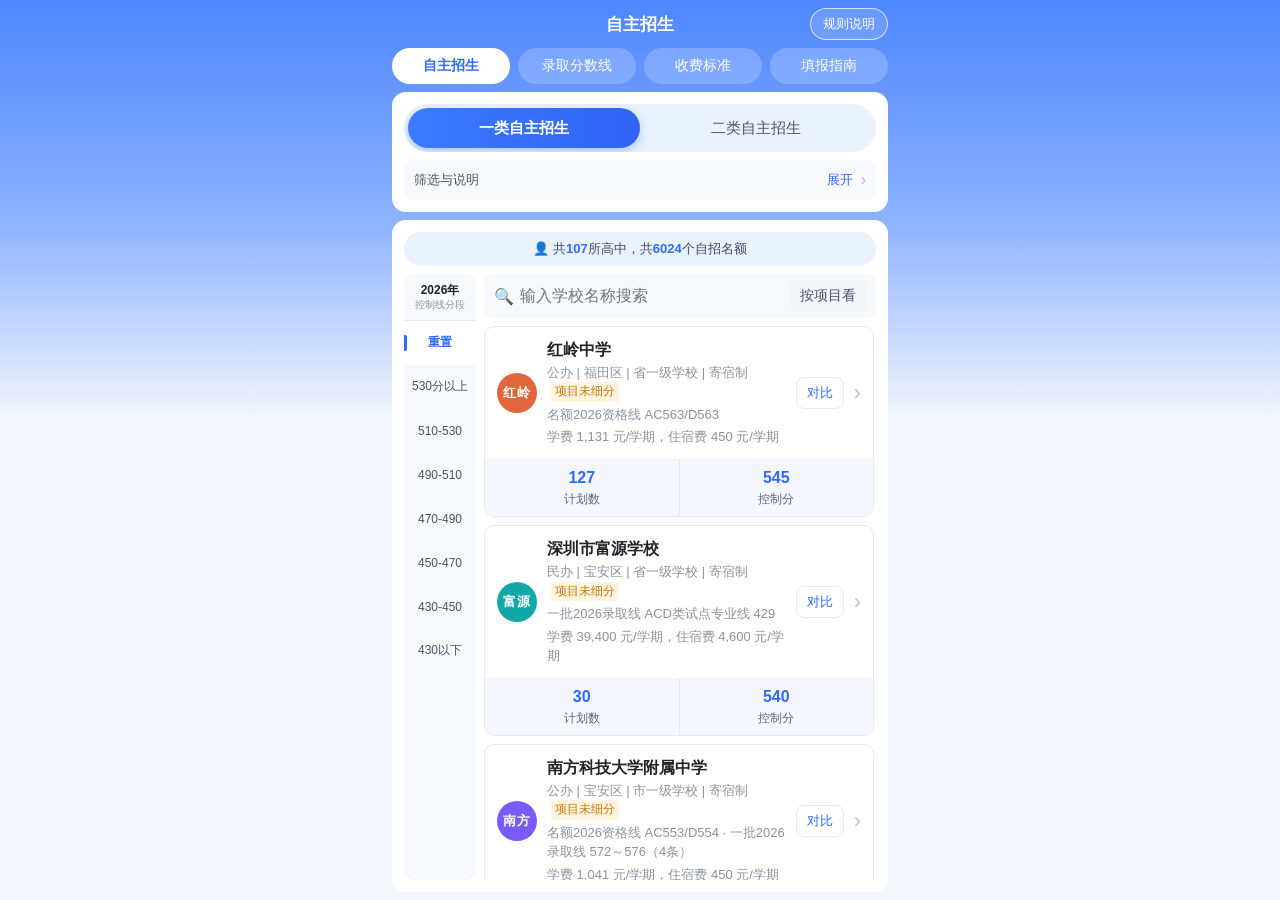
==== self-recruitment/index.html @ 6ea34a35 "V1-P0-02 深圳中考政策年度时间轴（静态）" ====
<!DOCTYPE html>
<html lang="zh-CN">
<head>
<meta charset="UTF-8">
<meta name="viewport" content="width=device-width, initial-scale=1.0, viewport-fit=cover">
<meta name="theme-color" content="#4d86ff">
<title>深圳普高自主招生选校</title>
<link rel="stylesheet" href="css/style.css">
</head>
<body>
<div class="app fixed">
  <header><span id="viewTitle">自主招生</span><button class="rule-btn" id="openRules">规则说明</button></header>
  <nav class="nav nav-four" id="nav">
    <button data-view="zzzs" class="active">自主招生</button>
    <button data-view="scores">录取分数线</button>
    <button data-view="fee">收费标准</button>
    <button data-view="guide">填报指南</button>
  </nav>

  <div class="view" id="view-zzzs">
  <div class="panel">
    <div class="seg" id="categorySeg">
      <button data-v="一类" class="active">一类自主招生</button>
      <button data-v="二类">二类自主招生</button>
    </div>
    <button type="button" class="fold-bar" id="zzzsFoldToggle" aria-expanded="false" aria-controls="zzzsFold">
      <span class="label" id="zzzsFoldLabel">筛选与说明</span>
      <span class="hint" id="zzzsFoldHint">展开</span>
      <span class="arrow">›</span>
    </button>
    <div id="zzzsFold" hidden>
    <div class="tabs" id="trackTabs"></div>
    <div class="chips" id="subjectChips"></div>
    <div class="filters">
      <select id="ownership">
        <option value="">公办+民办</option>
        <option value="公办">公办</option>
        <option value="民办">民办</option>
      </select>
      <select id="district"><option value="">全部区域</option></select>
      <select id="boarding"><option value="">住宿不限</option></select>
      <select id="zzzsSort"></select>
      <input id="myScore" type="number" inputmode="numeric" placeholder="我的中考分">
      <label class="reach-check"><input id="onlyReach" type="checkbox">只看达到我的分数</label>
    </div>
    <div class="filter-tags" id="zzzsTags" hidden></div>
    </div>
  </div>

  <div class="panel">
    <div class="summary" id="summary"></div>
    <div class="main">
      <div class="side" id="side"></div>
      <div class="list">
        <div class="search">
          <span>🔍</span>
          <input id="keyword" placeholder="输入学校名称搜索">
          <button type="button" class="chip" id="projectViewBtn">按项目看</button>
        </div>
        <div id="list" class="scroll-area"></div>
      </div>
    </div>
  </div>
  </div>

  <div class="view" id="view-scores" hidden>
    <div class="panel">
      <div class="seg" id="scoreBatch">
        <button data-v="mee" class="active">名额分配</button>
        <button data-v="batch1">第一批</button>
        <button data-v="batch2">第二批</button>
        <button data-v="second">二次划线</button>
        <button data-v="batch3">第三批</button>
      </div>
      <button type="button" class="fold-bar" id="scoreFoldToggle" aria-expanded="false" aria-controls="scoreFold">
        <span class="label" id="scoreFoldLabel">筛选与说明</span>
        <span class="hint" id="scoreFoldHint">展开</span>
        <span class="arrow">›</span>
      </button>
      <div id="scoreFold" hidden>
      <div class="score-note-wrap" id="scoreNoteWrap">
        <button type="button" class="score-note-toggle" id="scoreNoteToggle" aria-expanded="false">
          <span class="label" id="scoreNoteLabel">说明与原图</span>
          <span class="hint" id="scoreNoteHint">展开</span>
          <span class="arrow">›</span>
        </button>
        <div class="score-note" id="scoreNote"></div>
      </div>
      <div class="filters" id="scoreFilters">
        <select id="scoreType"></select>
        <select id="scoreCategory">
          <option value="">全部类别</option>
          <option value="AC">AC类</option>
          <option value="D">D类</option>
          <option value="ACD">ACD类</option>
        </select>
        <select id="scoreDistrict"><option value="">全部区域</option></select>
        <select id="scoreBoarding"><option value="">住宿不限</option></select>
        <select id="scoreSort"></select>
        <input id="scoreMy" type="number" inputmode="numeric" placeholder="我的中考分">
        <label class="reach-check"><input id="scoreOnlyReach" type="checkbox">只看达到我的分数</label>
      </div>
      <div class="filter-tags" id="scoreTags" hidden></div>
      </div>
    </div>
    <div class="panel" id="scorePanel">
      <div class="summary" id="scoreSummary"></div>
      <div class="main">
        <div class="side" id="scoreSide"></div>
        <div class="list">
          <div class="search">
            <span>🔍</span>
            <input id="scoreKeyword" placeholder="输入学校名称搜索">
          </div>
          <div id="scoreList" class="scroll-area"></div>
        </div>
      </div>
    </div>
  </div>

  <div class="view" id="view-guide" hidden>
    <div class="panel">
      <p class="guide-intro">帮助理清深圳中考<strong>统招、自招、名额分配、补录</strong>先后关系。本站「录取分数线」Tab 可查各校分数，本页侧重<strong>路径</strong>，名词与顶部「规则说明」一致。<a href="#timeline" data-timeline-jump="1">看年度时间轴</a></p>
      <p class="note">以深圳市教育局、深圳招考网最新文件为准；下列内容不构成录取承诺。</p>
    </div>
    <div class="panel">
      <div id="guideBody" class="scroll-area">
        <div id="timeline"></div>
        <div id="guidePaths"></div>
      </div>
    </div>
  </div>

  <div class="view" id="view-fee" hidden>
    <div class="panel">
      <div class="seg" id="feeOwnership">
        <button data-v="" class="active">全部</button>
        <button data-v="公办">公办</button>
        <button data-v="民办">民办</button>
      </div>
      <button type="button" class="fold-bar" id="feeFoldToggle" aria-expanded="false" aria-controls="feeFold">
        <span class="label" id="feeFoldLabel">筛选与说明</span>
        <span class="hint" id="feeFoldHint">展开</span>
        <span class="arrow">›</span>
      </button>
      <div id="feeFold" hidden>
        <h2>公办普通高中收费标准（政府定价）</h2>
        <div id="feeStandard"></div>
        <div class="filters">
          <select id="feeType"></select>
          <select id="feeDistrict"><option value="">全部区域</option></select>
          <select id="feeSort">
            <option value="tuition-asc">学费从低到高</option>
            <option value="tuition-desc">学费从高到低</option>
            <option value="name">按名称</option>
            <option value="total3-asc">三年学费含住宿从低到高</option>
            <option value="total3-desc">三年学费含住宿从高到低</option>
          </select>
          <input id="feeMy" type="number" inputmode="numeric" placeholder="我的中考分">
        </div>
        <div class="filter-tags" id="feeTags" hidden></div>
      </div>
    </div>
    <div class="panel">
      <div class="summary" id="feeSummary"></div>
      <div class="list">
        <div class="search">
          <span>🔍</span>
          <input id="feeKeyword" placeholder="输入学校名称搜索">
        </div>
        <div id="feeList" class="scroll-area"></div>
      </div>
    </div>
  </div>

  <footer id="footer"></footer>
  <div id="compareDock" class="compare-dock" hidden></div>
</div>

<div class="rules-mask" id="rulesMask">
  <div class="rules" role="dialog" aria-modal="true" aria-labelledby="rulesTitle">
    <div class="rules-head">
      <span id="rulesTitle">名称与规则说明</span>
      <button id="closeRules" aria-label="关闭">×</button>
    </div>
    <div class="rules-body" id="rulesBody"></div>
  </div>
</div>

<script src="data/zzzs-data.js"></script>
<script src="data/scores-data.js"></script>
<script src="data/timeline-data.js"></script>
<script src="js/app.js"></script>
<script src="js/timeline.js"></script>
<script src="js/guide.js"></script>
<script src="js/rules.js"></script>
</body>
</html>
---- self-recruitment/css/style.css ----
* { box-sizing: border-box; margin: 0; padding: 0; }
html { -webkit-text-size-adjust: 100%; text-size-adjust: 100%; }
:root {
  --blue: #2f6bff;
  --blue-light: #eaf1ff;
  --text: #1f2329;
  --sub: #8a919f;
  --bg: #f3f6fb;
  --line: #e6e9f0;
  --safe-top: env(safe-area-inset-top, 0px);
  --safe-bottom: env(safe-area-inset-bottom, 0px);
}
body {
  font-family: -apple-system, BlinkMacSystemFont, "PingFang SC", "Microsoft YaHei", sans-serif;
  background: linear-gradient(180deg, #4d86ff 0, #8db2ff 220px, var(--bg) 420px);
  color: var(--text);
  min-height: 100vh;
  min-height: 100dvh;
  -webkit-tap-highlight-color: transparent;
}
button, a, label { touch-action: manipulation; }
button { font-family: inherit; -webkit-appearance: none; appearance: none; }
input, select { font-family: inherit; }
.app {
  max-width: 520px; margin: 0 auto;
  padding: 0 max(12px, env(safe-area-inset-right, 0px)) calc(24px + var(--safe-bottom)) max(12px, env(safe-area-inset-left, 0px));
}
/* 手机一屏：顶栏固定，只有当前内容区滚动 */
.app.fixed {
  height: 100vh; height: 100dvh; display: flex; flex-direction: column; overflow: hidden;
  padding-bottom: calc(8px + var(--safe-bottom));
}
.app.fixed > footer { display: none; }
.app.fixed #view-zzzs:not([hidden]),
.app.fixed #view-scores:not([hidden]),
.app.fixed #view-fee:not([hidden]),
.app.fixed #view-guide:not([hidden]) { flex: 1; min-height: 0; display: flex; flex-direction: column; }
.app.fixed > * { min-width: 0; }
.app.fixed #view-zzzs:not([hidden]) > .panel:first-child,
.app.fixed #view-scores:not([hidden]) > .panel:first-child,
.app.fixed #view-fee:not([hidden]) > .panel:first-child,
.app.fixed #view-guide:not([hidden]) > .panel:first-child {
  flex: 0 1 auto; max-height: calc(100% - 176px); min-height: 0; overflow-y: auto; overscroll-behavior: contain;
}
.app.fixed #view-zzzs:not([hidden]) > .panel:last-child,
.app.fixed #view-scores:not([hidden]) > .panel:last-child,
.app.fixed #view-fee:not([hidden]) > .panel:last-child,
.app.fixed #view-guide:not([hidden]) > .panel:last-child { flex: 1; min-height: 0; display: flex; flex-direction: column; margin-bottom: 0; }
.view[hidden] { display: none !important; }
.app.fixed .main { flex: 1; min-height: 0; align-items: stretch; }
.app.fixed .side { position: static; overflow-y: auto; scrollbar-width: none; }
.app.fixed .side::-webkit-scrollbar { display: none; }
.app.fixed .list { display: flex; flex-direction: column; min-height: 0; }
.app.fixed #list,
.app.fixed #scoreList,
.app.fixed #feeList,
.app.fixed #guideBody { flex: 1; min-height: 0; overflow-y: auto; overscroll-behavior: contain; padding-right: 2px; }
.scroll-area::-webkit-scrollbar { width: 4px; }
.scroll-area::-webkit-scrollbar-thumb { background: #c9d3e6; border-radius: 3px; }
.scroll-area::-webkit-scrollbar-track { background: transparent; }
.scroll-area { scrollbar-width: thin; scrollbar-color: #c9d3e6 transparent; }
#list footer, #scoreList footer { padding: 4px 2px 12px; }
header {
  color: #fff; font-size: 17px; font-weight: 600;
  display: grid; grid-template-columns: 84px 1fr 84px; align-items: center;
  padding: calc(8px + var(--safe-top)) 0 8px;
}
#viewTitle { grid-column: 2; text-align: center; min-width: 0; }
.rule-btn {
  grid-column: 3; justify-self: end;
  border: 1px solid rgba(255,255,255,.7); background: rgba(255,255,255,.15); color: #fff;
  border-radius: 999px; min-height: 32px; padding: 6px 12px; font-size: 13px; cursor: pointer;
}

.rules-mask {
  position: fixed; inset: 0; background: rgba(15,23,42,.45); display: none; z-index: 10;
  align-items: flex-end; justify-content: center;
}
.rules-mask.show { display: flex; }
.rules {
  background: #fff; width: 100%; max-width: 520px; max-height: 88dvh; border-radius: 16px 16px 0 0;
  display: flex; flex-direction: column;
}
.rules-head {
  display: flex; align-items: center; justify-content: space-between; padding: 12px 12px 12px 16px;
  border-bottom: 1px solid var(--line); font-size: 17px; font-weight: 600;
}
.rules-head button {
  border: 0; background: none; width: 40px; height: 40px; font-size: 26px; color: var(--sub); cursor: pointer; line-height: 1;
}
.rules-body { overflow-y: auto; overscroll-behavior: contain; padding: 4px 16px calc(20px + var(--safe-bottom)); -webkit-overflow-scrolling: touch; }
.rules-body h3 { font-size: 15px; color: var(--blue); margin: 14px 0 6px; padding-left: 8px; border-left: 3px solid var(--blue); }
.rules-body dl { font-size: 15px; line-height: 1.7; }
.rules-body dt { font-weight: 600; color: var(--text); margin-top: 8px; }
.rules-body dd { color: #4a5468; }
.rules-body .src { font-size: 13px; color: var(--sub); margin-top: 16px; line-height: 1.6; }
.rules-body .src a { color: var(--blue); }

.panel { background: #fff; border-radius: 14px; padding: 12px; margin-bottom: 8px; }
.seg {
  display: flex; background: var(--blue-light); border-radius: 999px; padding: 4px;
  overflow-x: auto; scrollbar-width: none; overscroll-behavior-x: contain;
}
.seg::-webkit-scrollbar { display: none; }
.seg button {
  flex: 1 1 0; min-width: 0; border: 0; background: transparent; min-height: 40px; padding: 8px 8px; border-radius: 999px;
  font-size: 15px; color: #4a5468; cursor: pointer; white-space: nowrap; transition: background .2s, color .2s;
}
#scoreBatch button { font-size: 12px; padding: 8px 2px; }
.seg button.active { background: linear-gradient(90deg, #3d7bff, #2f63f5); color: #fff; font-weight: 600; box-shadow: 0 4px 10px rgba(47,107,255,.3); }

.tabs { display: flex; margin-top: 8px; border-bottom: 1px solid var(--line); }
.tabs button {
  flex: 1; min-width: 0; border: 0; background: none; min-height: 40px; padding: 8px 4px; font-size: 15px; color: #4a5468; cursor: pointer; position: relative; white-space: nowrap;
}
.tabs button.active { color: var(--blue); font-weight: 600; }
.tabs button.active::after {
  content: ""; position: absolute; left: 50%; bottom: -1px; width: 24px; height: 3px; margin-left: -12px;
  background: var(--blue); border-radius: 2px;
}

.chips { display: flex; gap: 8px; overflow-x: auto; padding: 10px 0 2px; scrollbar-width: none; overscroll-behavior-x: contain; }
.chips::-webkit-scrollbar { display: none; }
.chip {
  flex: none; border: 0; background: #f2f4f8; color: #4a5468; border-radius: 8px;
  min-height: 36px; padding: 8px 14px; font-size: 14px; cursor: pointer;
}
.chip.active { background: var(--blue); color: #fff; }

.filters { display: grid; grid-template-columns: 1fr 1fr; gap: 8px; align-items: center; padding-top: 10px; }
.filters select, .filters input:not([type="checkbox"]) {
  width: 100%; min-width: 0; min-height: 40px;
  border: 1px solid var(--line); border-radius: 8px; padding: 8px 10px; font-size: 16px; background: #fff; color: var(--text);
}
#zzzsSort, #scoreSort, #feeSort, #scoreMy, #feeMy { grid-column: 1 / -1; }
#boarding, #myScore { order: 1; }
#zzzsSort { order: 2; }
#view-zzzs .reach-check { order: 3; }

.summary {
  text-align: center; font-size: 13px; color: #3d4b66; background: var(--blue-light);
  border-radius: 999px; padding: 8px 10px; margin-bottom: 8px; flex: none;
}
.summary b { color: var(--blue); }

.main { display: flex; gap: 8px; align-items: flex-start; min-width: 0; }
.side {
  width: 72px; flex: none; background: #f7f9fc; border-radius: 10px; overflow: hidden; position: sticky; top: 8px;
}
.side .title { font-size: 12px; text-align: center; padding: 8px 2px; font-weight: 600; border-bottom: 1px solid var(--line); line-height: 1.35; }
.side .title small { display: block; font-weight: 400; color: var(--sub); }
.side button {
  display: flex; align-items: center; justify-content: center; width: 100%; min-height: 44px;
  border: 0; background: none; padding: 8px 2px; font-size: 12px; color: #4a5468;
  cursor: pointer; position: relative; white-space: nowrap;
}
.side button.active { background: #fff; color: var(--blue); font-weight: 600; }
.side button.active::before {
  content: ""; position: absolute; left: 0; top: 50%; width: 3px; height: 16px; margin-top: -8px;
  background: var(--blue); border-radius: 0 2px 2px 0;
}

.list { flex: 1; min-width: 0; }
.panel { min-width: 0; }
.search {
  display: flex; align-items: center; gap: 6px; background: #f7f9fc; border-radius: 8px; padding: 6px 10px; margin-bottom: 8px; flex: none; min-height: 44px;
}
.search input { border: 0; background: none; flex: 1; font-size: 16px; outline: none; min-width: 0; min-height: 28px; }

.card {
  border: 1px solid var(--line); border-radius: 10px; margin-bottom: 8px; overflow: hidden; background: #fff;
  transition: box-shadow .2s, border-color .2s;
}
@media (hover: hover) and (pointer: fine) {
  .card:hover { border-color: #cfdcf7; box-shadow: 0 2px 10px rgba(47,107,255,.08); }
}
.card.open { border-color: #cfdcf7; box-shadow: 0 2px 10px rgba(47,107,255,.08); }
.card-head { display: flex; gap: 10px; padding: 12px; cursor: pointer; align-items: center; }
.card-head > div:not(.logo) { flex: 1; min-width: 0; }
.card-head::after {
  content: "›"; color: #b8c0cf; font-size: 22px; line-height: 1; transition: transform .2s; flex: none;
}
.card.open .card-head::after { transform: rotate(90deg); }
.logo {
  width: 40px; height: 40px; border-radius: 50%; flex: none; display: flex; align-items: center; justify-content: center;
  color: #fff; font-size: 13px; font-weight: 600; letter-spacing: 1px;
}
.name { font-size: 16px; font-weight: 600; line-height: 1.35; }
.meta { font-size: 13px; color: var(--sub); margin-top: 3px; line-height: 1.45; }
.meta .tag { display: inline-block; font-size: 12px; color: #c77800; background: #fff4e0; border-radius: 3px; padding: 1px 4px; margin-left: 4px; }
.stats { display: flex; background: #f4f7fd; cursor: pointer; }
.stats div { flex: 1; text-align: center; padding: 8px 2px; }
.stats div + div { border-left: 1px solid #e3e9f5; }
.stats b { display: block; color: var(--blue); font-size: 16px; line-height: 1.4; }
.stats span { font-size: 12px; color: #5b6477; }
.detail { display: none; padding: 10px 12px 12px; font-size: 14px; color: #4a5468; border-top: 1px dashed var(--line); line-height: 1.7; overflow-x: auto; }
.card.open .detail { display: block; }
.detail table { width: 100%; border-collapse: collapse; margin: 4px 0 8px; }
.detail td, .detail th { border-bottom: 1px solid var(--line); padding: 6px 2px; text-align: left; font-weight: 400; }
.detail th { color: var(--sub); white-space: nowrap; }
.detail a { color: var(--blue); word-break: break-all; }
.school-info { margin-top: 8px; padding-top: 8px; border-top: 1px dashed var(--line); }
.school-summary { color: var(--text); margin-bottom: 4px; }

.empty { text-align: center; color: var(--sub); padding: 40px 12px; font-size: 14px; }
footer { font-size: 13px; color: var(--sub); line-height: 1.7; padding: 8px 4px; }
footer a { color: var(--blue); }

.nav { display: flex; gap: 8px; margin-bottom: 8px; min-width: 0; }
.nav button {
  flex: 1; min-width: 0; border: 0; background: rgba(255,255,255,.2); color: #fff; border-radius: 999px;
  min-height: 36px; padding: 8px 4px; font-size: 14px; cursor: pointer; white-space: nowrap;
}
.nav button.active { background: #fff; color: var(--blue); font-weight: 600; }
.nav.nav-four button { font-size: 13px; padding: 8px 2px; overflow: hidden; }
@media (min-width: 400px) {
  .nav.nav-four button { font-size: 14px; padding: 8px 4px; }
}

.guide-intro { font-size: 14px; line-height: 1.7; color: var(--text); }
.guide-path .detail { display: block; border-top: 0; }
.guide-path .name { color: var(--text); margin-bottom: 8px; }
.guide-path .basis { margin-left: 0; margin-right: 4px; vertical-align: 1px; }
.guide-path .img-links { max-height: none; overflow: visible; align-items: flex-start; }
.guide-path .img-links a,
.guide-path .img-links button {
  max-width: 100%; min-width: 0; white-space: normal; overflow-wrap: anywhere;
  line-height: 1.4; text-align: left;
}
.guide-path .img-links button {
  border: 0; font-family: inherit; font-size: 13px; cursor: pointer;
  color: var(--blue); background: var(--blue-light); border-radius: 6px; padding: 6px 10px;
}
@media (hover: hover) and (pointer: fine) {
  .guide-path.card:hover { border-color: var(--line); box-shadow: none; }
}
.timeline { list-style: none; margin: 8px 0 16px; padding: 0; }
.tl-item { border-left: 3px solid var(--line); padding: 0 0 14px 12px; margin: 0 0 4px 6px; }
.tl-item .tl-top { display: flex; align-items: center; gap: 8px; flex-wrap: wrap; }
.tl-item .name { margin: 0; }
.tl-item .tl-when { margin: 4px 0; font-size: 13px; color: var(--sub); }
.tl-item .detail { display: block; border-top: 0; padding-top: 0; }
.tl-item .img-links { max-height: none; overflow: visible; }
.tl-past { border-left-color: #c5cddb; }
.tl-past .name { color: var(--sub); }
.tl-now { border-left-color: #e39b2b; }
.tl-future { border-left-color: var(--blue); }
.tl-open { border-left-color: var(--line); }

.std-table { width: 100%; border-collapse: collapse; font-size: 13px; margin-top: 8px; table-layout: fixed; }
.std-table th, .std-table td { border: 1px solid var(--line); padding: 8px 2px; text-align: center; word-break: break-all; }
.std-table tr > :first-child { width: 34%; }
.std-table th { background: #f4f7fd; color: #4a5468; font-weight: 600; }
.std-table td b { color: var(--blue); }
.note { font-size: 13px; color: var(--sub); line-height: 1.6; margin-top: 8px; overflow-wrap: anywhere; }
.note a { color: var(--blue); }
.panel h2 { font-size: 16px; line-height: 1.4; }
.fee-card .stats b { font-size: 15px; }
.fee-card .stats b.na { color: var(--sub); font-weight: 400; font-size: 13px; }
.basis { display: inline-block; font-size: 12px; border-radius: 3px; padding: 1px 4px; margin-left: 4px; }
.basis.official { color: #1f7a4d; background: #e3f6ec; }
.basis.derived { color: #2f6bff; background: var(--blue-light); }
.basis.raw { color: #c77800; background: #fff4e0; }
.fee-link { color: var(--blue); cursor: pointer; text-decoration: underline; }
.fold-bar {
  width: 100%; margin-top: 8px; border: 0; background: #f7f9fc; border-radius: 8px; min-height: 40px; padding: 8px 10px;
  display: flex; align-items: center; gap: 8px; font-size: 13px; color: #4a5468; cursor: pointer; text-align: left;
}
.fold-bar .label { flex: 1; min-width: 0; overflow: hidden; text-overflow: ellipsis; white-space: nowrap; }
.fold-bar .hint { flex: none; color: var(--blue); font-size: 13px; }
.fold-bar .arrow { flex: none; color: #b8c0cf; font-size: 16px; transition: transform .2s; line-height: 1; }
.fold-bar.open .arrow { transform: rotate(90deg); }
.score-note-wrap { margin-top: 8px; background: #f7f9fc; border-radius: 8px; overflow: hidden; }
.score-note-toggle {
  width: 100%; border: 0; background: transparent; min-height: 40px; padding: 8px 10px; display: flex; align-items: center; gap: 8px;
  font-size: 13px; color: #4a5468; cursor: pointer; text-align: left;
}
.score-note-toggle .label { flex: 1; min-width: 0; overflow: hidden; text-overflow: ellipsis; white-space: nowrap; }
.score-note-toggle .hint { flex: none; color: var(--blue); font-size: 13px; }
.score-note-toggle .arrow { flex: none; color: #b8c0cf; font-size: 16px; transition: transform .2s; line-height: 1; }
.score-note-wrap.open .score-note-toggle .arrow { transform: rotate(90deg); }
.score-note { display: none; font-size: 13px; color: #4a5468; line-height: 1.6; padding: 0 10px 8px; border-top: 1px dashed var(--line); }
.score-note-wrap.open .score-note { display: block; padding-top: 8px; }
.score-note a { color: var(--blue); }
.img-links { display: flex; flex-wrap: wrap; gap: 6px; margin-top: 6px; max-height: 120px; overflow-y: auto; }
.img-links a { font-size: 13px; color: var(--blue); background: var(--blue-light); border-radius: 6px; padding: 6px 10px; text-decoration: none; }

.miss { opacity: .55; }
.line-hint, .fee-brief, .proj-line { font-size: 13px; color: var(--sub); margin-top: 3px; line-height: 1.5; }
.gap { font-size: 12px; font-weight: 400; color: var(--sub); }
.stats b .gap { font-size: 12px; font-weight: 400; }
.lines { width: 100%; border-collapse: collapse; margin: 4px 0 8px; font-size: 14px; }
.lines td, .lines th { border-bottom: 1px solid var(--line); padding: 6px 2px; text-align: left; font-weight: 400; vertical-align: top; }
.lines th { color: var(--sub); white-space: nowrap; }
.filter-tags { display: flex; flex-wrap: wrap; gap: 6px; padding-top: 8px; }
.filter-tags[hidden] { display: none !important; }
.filter-tag {
  border: 1px solid transparent; background: var(--blue-light); color: var(--blue);
  border-radius: 999px; font-size: 13px; min-height: 32px; padding: 6px 10px; cursor: pointer;
}
.hit { background: #fff4e0; }
.cmp-btn {
  font-size: 13px; background: #fff; border: 1px solid var(--line); color: var(--blue);
  border-radius: 8px; min-height: 32px; padding: 6px 10px; cursor: pointer; flex: none;
}
.cmp-btn:disabled { opacity: .45; cursor: default; }
.filters .reach-check {
  grid-column: 1 / -1; display: flex; align-items: center; gap: 8px; min-height: 40px; font-size: 15px; color: var(--text);
}
.filters .reach-check input { flex: none; width: 20px; height: 20px; min-width: 20px; min-height: 20px; }
.compare-dock {
  position: fixed; left: 50%; bottom: 0; transform: translateX(-50%);
  width: 100%; max-width: 520px; z-index: 8; background: #fff;
  border-top: 1px solid var(--line); border-radius: 16px 16px 0 0;
}
.compare-dock[hidden] { display: none !important; }
.compare-dock .bar {
  display: flex; align-items: center; gap: 8px; padding: 8px 12px calc(8px + var(--safe-bottom));
  min-height: calc(52px + var(--safe-bottom)); font-size: 15px; box-sizing: border-box;
}
.compare-dock .bar .grow { flex: 1; }
.compare-dock .sheet { max-height: 52dvh; overflow: auto; overscroll-behavior: contain; border-bottom: 1px solid var(--line); -webkit-overflow-scrolling: touch; }
.compare-dock table { width: 100%; border-collapse: collapse; font-size: 13px; }
.compare-dock th, .compare-dock td {
  border-bottom: 1px solid var(--line); padding: 8px 6px; text-align: left; font-weight: 400; vertical-align: top;
}
.compare-dock tbody th { color: var(--sub); white-space: nowrap; }
.compare-dock thead th { color: var(--text); font-weight: 600; }
.app.has-compare, .app.fixed.has-compare { padding-bottom: calc(60px + var(--safe-bottom)); }
.calc { margin-top: 8px; }
.calc p { font-size: 14px; line-height: 1.7; color: #4a5468; margin-top: 6px; }
.calc .result { font-size: 16px; font-weight: 600; margin-top: 8px; }
#projectViewBtn { margin-left: auto; min-height: 32px; padding: 6px 10px; }
@media (max-width: 360px) {
  .search > span:first-child { display: none; }
  .nav button { font-size: 13px; padding: 8px 4px; }
  .side { width: 64px; }
}
@media (max-width: 340px) {
  .nav.nav-four { gap: 4px; }
  .nav.nav-four button { font-size: 12px; padding: 8px 0; }
}
@media (max-height: 700px) {
  .panel { padding: 10px; }
  .app.fixed #view-zzzs:not([hidden]) > .panel:first-child,
  .app.fixed #view-scores:not([hidden]) > .panel:first-child,
  .app.fixed #view-fee:not([hidden]) > .panel:first-child,
  .app.fixed #view-guide:not([hidden]) > .panel:first-child { max-height: calc(100% - 210px); }
}
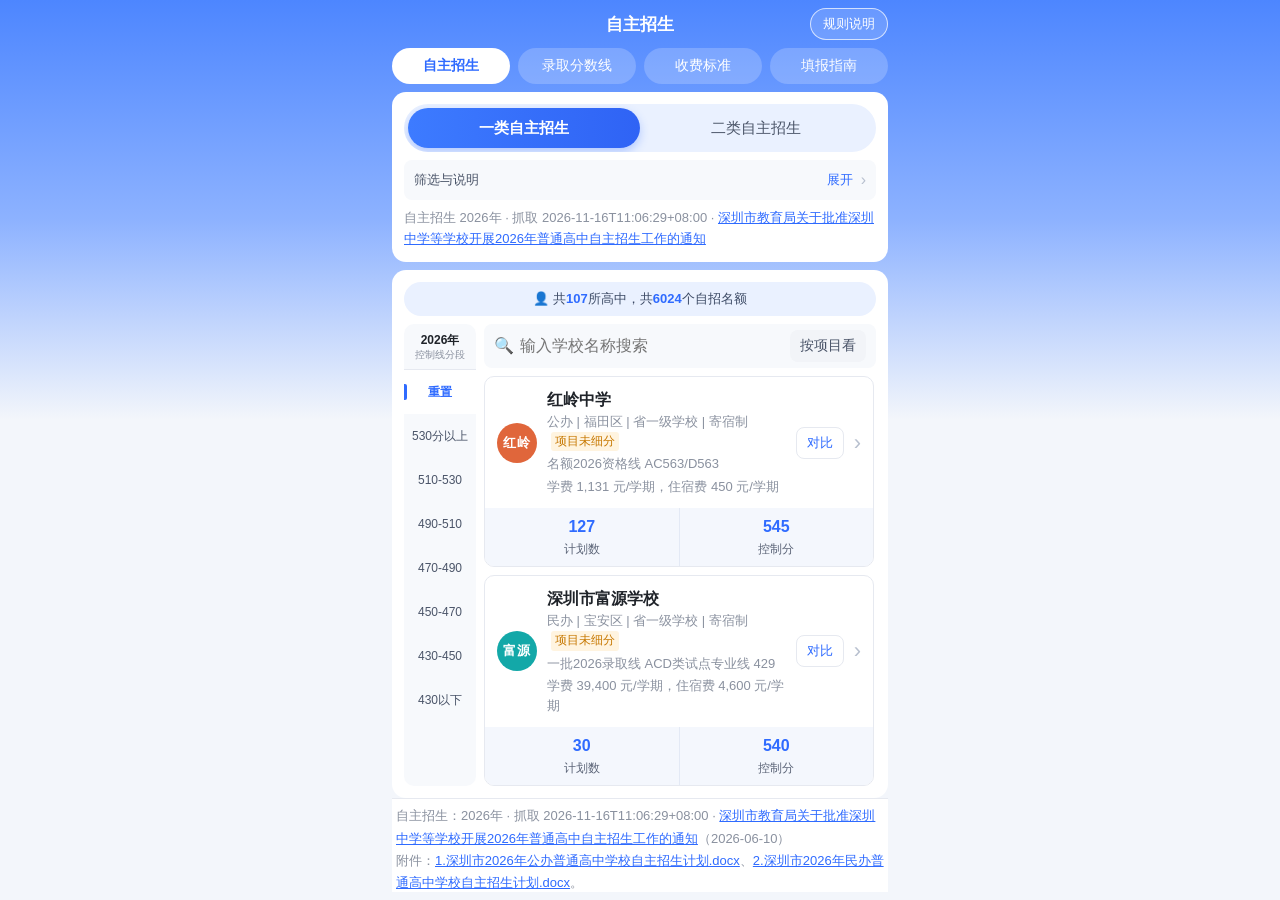
==== commit 036c0de6: "V1-P0-03" ====
--- a/self-recruitment/index.html
+++ b/self-recruitment/index.html
@@ -28,6 +28,7 @@
       <span class="hint" id="zzzsFoldHint">展开</span>
       <span class="arrow">›</span>
     </button>
+    <p class="note data-meta" id="zzzsMeta"></p>
     <div id="zzzsFold" hidden>
     <div class="tabs" id="trackTabs"></div>
     <div class="chips" id="subjectChips"></div>
@@ -75,9 +76,10 @@
       <button type="button" class="fold-bar" id="scoreFoldToggle" aria-expanded="false" aria-controls="scoreFold">
         <span class="label" id="scoreFoldLabel">筛选与说明</span>
         <span class="hint" id="scoreFoldHint">展开</span>
-        <span class="arrow">›</span>
-      </button>
-      <div id="scoreFold" hidden>
+      <span class="arrow">›</span>
+    </button>
+    <p class="note data-meta" id="scoreMeta"></p>
+    <div id="scoreFold" hidden>
       <div class="score-note-wrap" id="scoreNoteWrap">
         <button type="button" class="score-note-toggle" id="scoreNoteToggle" aria-expanded="false">
           <span class="label" id="scoreNoteLabel">说明与原图</span>
@@ -122,6 +124,7 @@
     <div class="panel">
       <p class="guide-intro">帮助理清深圳中考<strong>统招、自招、名额分配、补录</strong>先后关系。本站「录取分数线」Tab 可查各校分数，本页侧重<strong>路径</strong>，名词与顶部「规则说明」一致。<a href="#timeline" data-timeline-jump="1">看年度时间轴</a></p>
       <p class="note">以深圳市教育局、深圳招考网最新文件为准；下列内容不构成录取承诺。</p>
+      <p class="note data-meta" id="guideMeta"></p>
     </div>
     <div class="panel">
       <div id="guideBody" class="scroll-area">
@@ -141,9 +144,10 @@
       <button type="button" class="fold-bar" id="feeFoldToggle" aria-expanded="false" aria-controls="feeFold">
         <span class="label" id="feeFoldLabel">筛选与说明</span>
         <span class="hint" id="feeFoldHint">展开</span>
-        <span class="arrow">›</span>
-      </button>
-      <div id="feeFold" hidden>
+      <span class="arrow">›</span>
+    </button>
+    <p class="note data-meta" id="feeMeta"></p>
+    <div id="feeFold" hidden>
         <h2>公办普通高中收费标准（政府定价）</h2>
         <div id="feeStandard"></div>
         <div class="filters">
--- a/self-recruitment/css/style.css
+++ b/self-recruitment/css/style.css
@@ -30,7 +30,10 @@
   height: 100vh; height: 100dvh; display: flex; flex-direction: column; overflow: hidden;
   padding-bottom: calc(8px + var(--safe-bottom));
 }
-.app.fixed > footer { display: none; }
+.app.fixed > footer {
+  display: block; flex: none; max-height: 7.2em; overflow: auto;
+  padding: 6px 4px 4px; border-top: 1px solid var(--line); background: #fff;
+}
 .app.fixed #view-zzzs:not([hidden]),
 .app.fixed #view-scores:not([hidden]),
 .app.fixed #view-fee:not([hidden]),
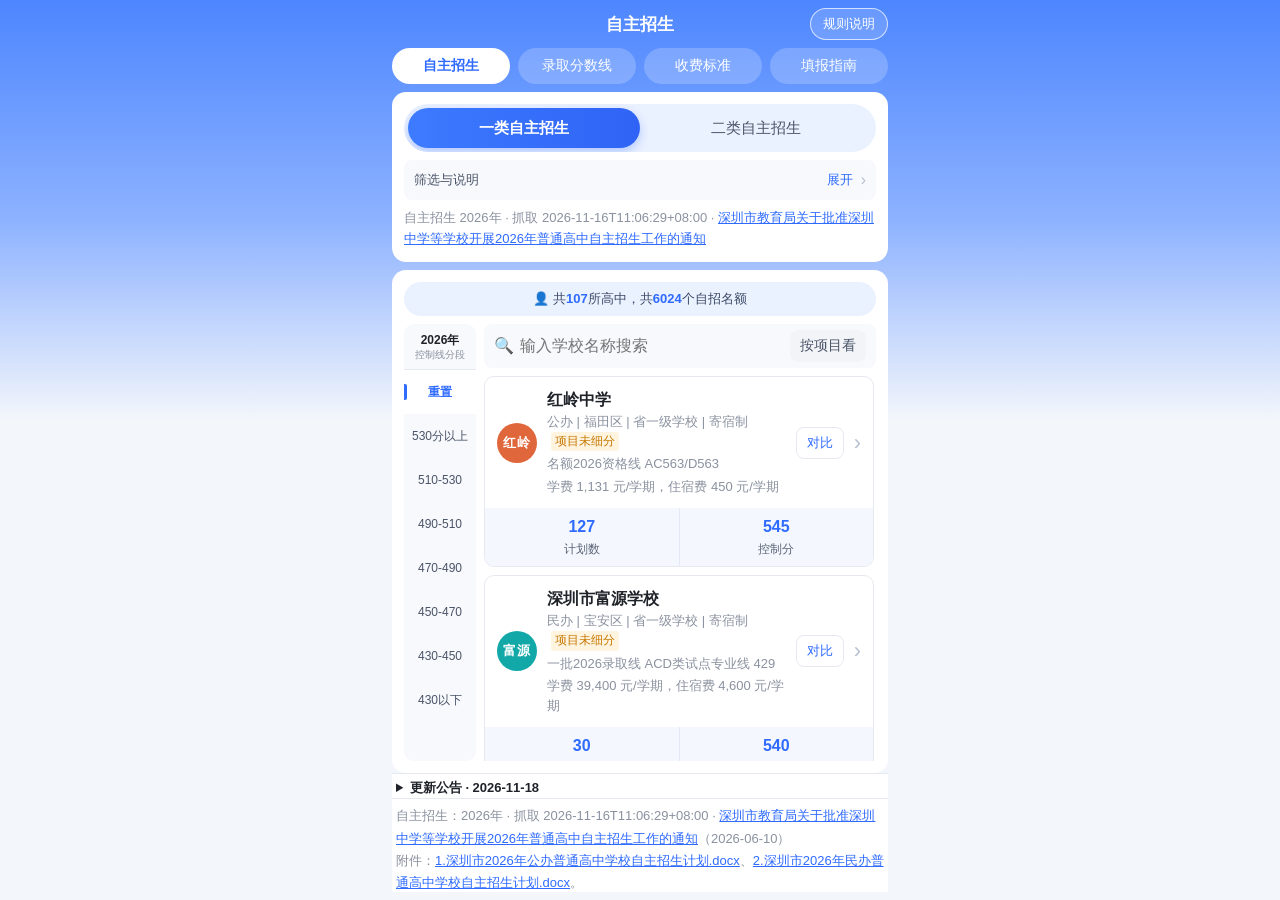
==== commit 724b532f: "V1-P0-05 静态「更新公告」区块（替代订阅推送）" ====
--- a/self-recruitment/index.html
+++ b/self-recruitment/index.html
@@ -130,6 +130,7 @@
       <div id="guideBody" class="scroll-area">
         <div id="timeline"></div>
         <div id="guidePaths"></div>
+        <div id="guideFaq"></div>
       </div>
     </div>
   </div>
@@ -177,6 +178,7 @@
     </div>
   </div>
 
+  <div id="changelog" class="changelog"></div>
   <footer id="footer"></footer>
   <div id="compareDock" class="compare-dock" hidden></div>
 </div>
@@ -194,8 +196,11 @@
 <script src="data/zzzs-data.js"></script>
 <script src="data/scores-data.js"></script>
 <script src="data/timeline-data.js"></script>
+<script src="data/changelog-data.js"></script>
 <script src="js/app.js"></script>
+<script src="js/changelog.js"></script>
 <script src="js/timeline.js"></script>
+<script src="js/rules-data.js"></script>
 <script src="js/guide.js"></script>
 <script src="js/rules.js"></script>
 </body>
--- a/self-recruitment/css/style.css
+++ b/self-recruitment/css/style.css
@@ -30,10 +30,19 @@
   height: 100vh; height: 100dvh; display: flex; flex-direction: column; overflow: hidden;
   padding-bottom: calc(8px + var(--safe-bottom));
 }
+.app.fixed > .changelog,
 .app.fixed > footer {
-  display: block; flex: none; max-height: 7.2em; overflow: auto;
-  padding: 6px 4px 4px; border-top: 1px solid var(--line); background: #fff;
-}
+  display: block; flex: none; background: #fff;
+}
+.app.fixed > .changelog { border-top: 1px solid var(--line); padding: 4px 4px 0; }
+.app.fixed > footer {
+  max-height: 7.2em; overflow: auto;
+  padding: 6px 4px 4px; border-top: 1px solid var(--line);
+}
+.changelog { font-size: 13px; color: var(--sub); line-height: 1.6; }
+.changelog summary { cursor: pointer; color: var(--text); font-weight: 600; }
+.changelog ul { margin: 4px 0 4px 1.1em; }
+.changelog p { margin: 0 0 6px; }
 .app.fixed #view-zzzs:not([hidden]),
 .app.fixed #view-scores:not([hidden]),
 .app.fixed #view-fee:not([hidden]),
@@ -230,10 +239,22 @@
   max-width: 100%; min-width: 0; white-space: normal; overflow-wrap: anywhere;
   line-height: 1.4; text-align: left;
 }
-.guide-path .img-links button {
+.guide-path .img-links button,
+.guide-faq .img-links button {
   border: 0; font-family: inherit; font-size: 13px; cursor: pointer;
   color: var(--blue); background: var(--blue-light); border-radius: 6px; padding: 6px 10px;
 }
+.guide-faq-title { font-size: 16px; margin: 16px 0 8px; }
+.guide-faq .detail { display: block; border-top: 0; }
+.guide-faq .name { margin-bottom: 4px; }
+.guide-faq .name a { color: var(--text); text-decoration: none; }
+.guide-faq .faq-sec { margin: 0 0 6px; font-size: 12px; color: var(--sub); }
+.guide-faq-toc { display: flex; flex-wrap: wrap; gap: 6px; margin: 0 0 10px; }
+.guide-faq-toc a {
+  font-size: 13px; color: var(--blue); background: var(--blue-light);
+  border-radius: 6px; padding: 4px 8px; text-decoration: none;
+}
+.guide-faq:target { outline: 2px solid var(--blue); }
 @media (hover: hover) and (pointer: fine) {
   .guide-path.card:hover { border-color: var(--line); box-shadow: none; }
 }
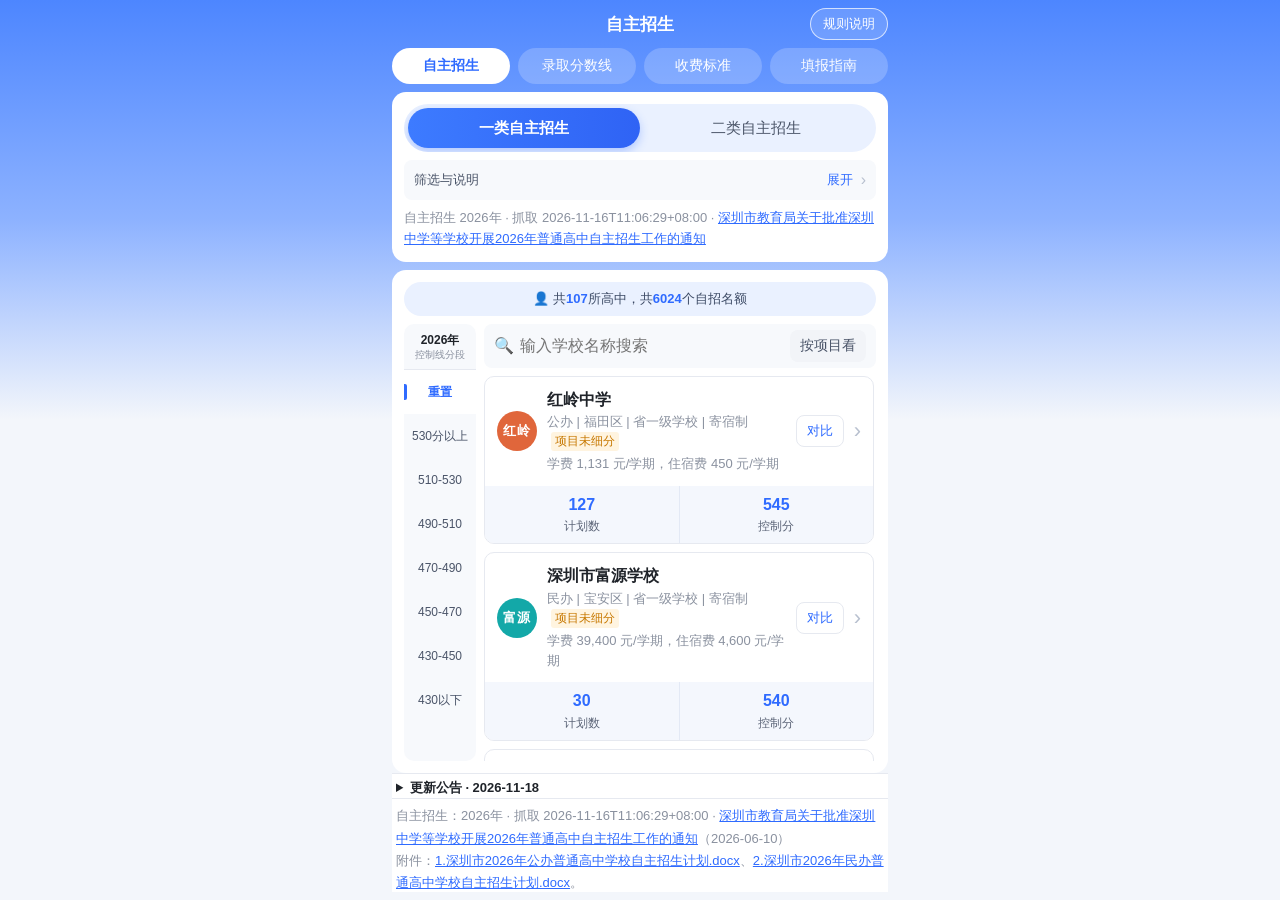
==== commit 1ac95b55: "更新v1-v2版本" ====
--- a/self-recruitment/index.html
+++ b/self-recruitment/index.html
@@ -43,6 +43,16 @@
       <select id="zzzsSort"></select>
       <input id="myScore" type="number" inputmode="numeric" placeholder="我的中考分">
       <label class="reach-check"><input id="onlyReach" type="checkbox">只看达到我的分数</label>
+      <div class="estimator" id="estimator">
+        <span>平时分折算</span>
+        <select id="mockType"></select>
+        <input id="mockScore" type="number" inputmode="numeric" placeholder="折算分">
+        <button type="button" id="mockApply">估算</button>
+        <span id="mockOut"></span>
+        <input id="budgetYuan" type="number" inputmode="numeric" placeholder="三年预算可选">
+        <div class="preset-row" id="presetRow"></div>
+      </div>
+      <button type="button" class="chip" id="openPool">志愿池（保守）</button>
     </div>
     <div class="filter-tags" id="zzzsTags" hidden></div>
     </div>
@@ -193,10 +203,39 @@
   </div>
 </div>
 
+<div class="rules-mask" id="recoMask">
+  <div class="rules" role="dialog" aria-modal="true" aria-labelledby="recoTitle">
+    <div class="rules-head">
+      <span id="recoTitle">推荐说明</span>
+    </div>
+    <div class="rules-body">
+      <p>档位（冲 / 稳 / 保 / 不推荐）只表示预估分与公开分数线的相对位置，不是录取概率，也不构成录取承诺。</p>
+      <p>默认使用保守档（区间下沿）。数据有年度差和录入误差，以教育局、招考网和学校简章为准。</p>
+      <p>本站整理公开招生信息，不构成录取承诺；以教育局、招考网及学校简章为准。</p>
+      <button type="button" id="recoAck">我已了解</button>
+    </div>
+  </div>
+</div>
+<div class="rules-mask" id="poolMask">
+  <div class="rules" role="dialog" aria-modal="true" aria-labelledby="poolTitle">
+    <div class="rules-head">
+      <span id="poolTitle">志愿池草稿</span>
+      <button id="closePool" aria-label="关闭">×</button>
+    </div>
+    <div class="rules-body" id="poolSheet"></div>
+    <div class="rules-head">
+      <button type="button" id="copyPool">复制 Markdown</button>
+      <button type="button" id="printPool">打印</button>
+    </div>
+  </div>
+</div>
 <script src="data/zzzs-data.js"></script>
-<script src="data/scores-data.js"></script>
+<script src="data/scores-meta.js"></script>
+<!--SCORES_FULL-->
+<script src="data/mapping-data.js"></script>
 <script src="data/timeline-data.js"></script>
 <script src="data/changelog-data.js"></script>
+<script src="js/reco.js"></script>
 <script src="js/app.js"></script>
 <script src="js/changelog.js"></script>
 <script src="js/timeline.js"></script>
--- a/self-recruitment/css/style.css
+++ b/self-recruitment/css/style.css
@@ -364,6 +364,18 @@
   .nav.nav-four { gap: 4px; }
   .nav.nav-four button { font-size: 12px; padding: 8px 0; }
 }
+.estimator { display: flex; flex-wrap: wrap; gap: 6px; align-items: center; margin-top: 8px; font-size: 13px; }
+.estimator input, .estimator select, .estimator button { min-height: 36px; }
+.preset-row { display: flex; gap: 6px; }
+.preset-row button.active { background: var(--blue); color: #fff; }
+.tag.tier { background: var(--blue-light); color: var(--blue); }
+#recoMask, #poolMask { z-index: 30; }
+#poolSheet { font-size: 14px; line-height: 1.6; }
+@media print {
+  body * { visibility: hidden; }
+  #poolSheet, #poolSheet * { visibility: visible; }
+  #poolSheet { position: absolute; left: 0; top: 0; }
+}
 @media (max-height: 700px) {
   .panel { padding: 10px; }
   .app.fixed #view-zzzs:not([hidden]) > .panel:first-child,
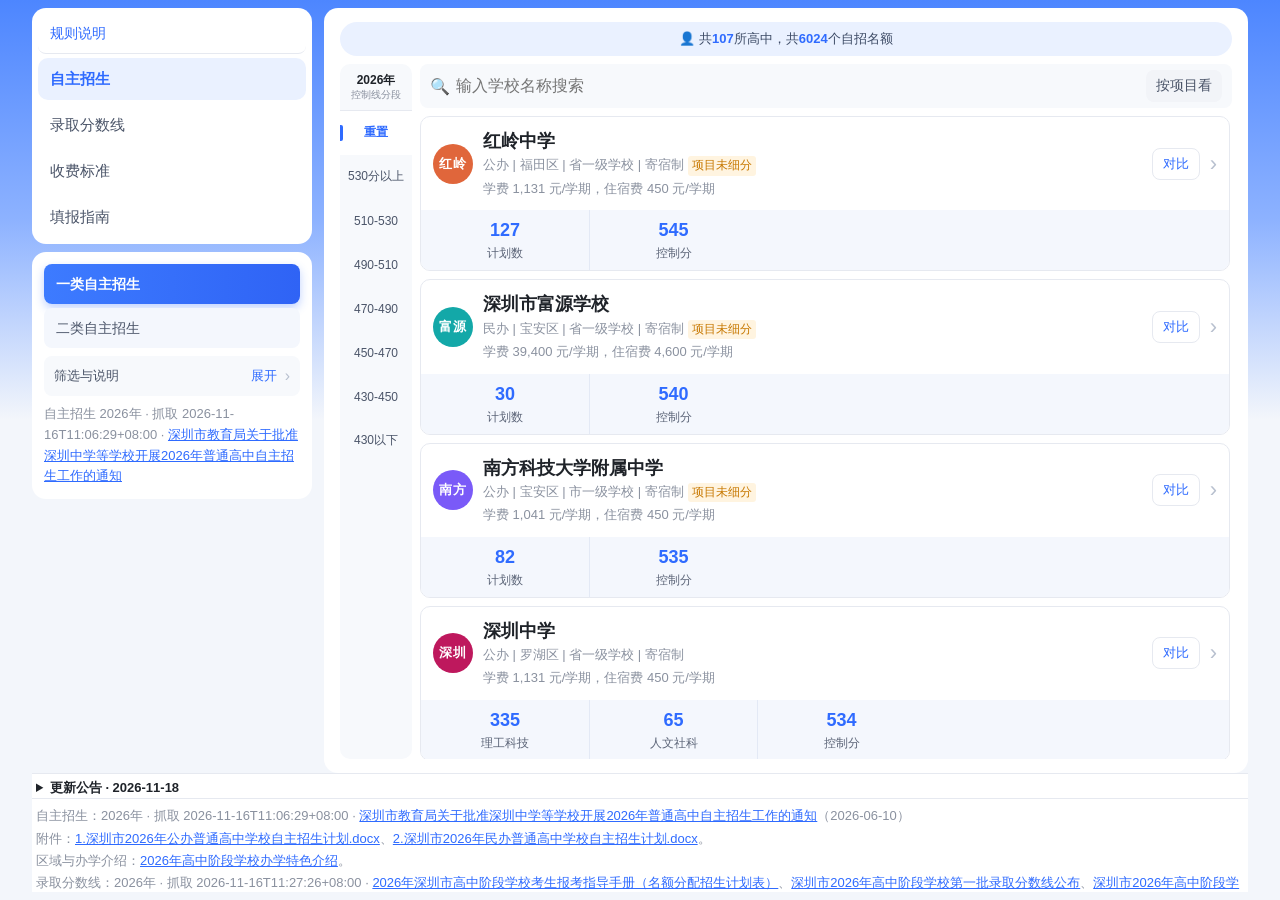
==== commit e2619ac5: "调整样式" ====
--- a/self-recruitment/index.html
+++ b/self-recruitment/index.html
@@ -9,13 +9,16 @@
 </head>
 <body>
 <div class="app fixed">
-  <header><span id="viewTitle">自主招生</span><button class="rule-btn" id="openRules">规则说明</button></header>
+  <div class="shell">
+  <div class="rail">
+  <button type="button" class="rule-btn" id="openRules">规则说明</button>
   <nav class="nav nav-four" id="nav">
     <button data-view="zzzs" class="active">自主招生</button>
     <button data-view="scores">录取分数线</button>
     <button data-view="fee">收费标准</button>
     <button data-view="guide">填报指南</button>
   </nav>
+  </div>
 
   <div class="view" id="view-zzzs">
   <div class="panel">
@@ -187,6 +190,7 @@
       </div>
     </div>
   </div>
+  </div>
 
   <div id="changelog" class="changelog"></div>
   <footer id="footer"></footer>
--- a/self-recruitment/css/style.css
+++ b/self-recruitment/css/style.css
@@ -48,6 +48,10 @@
 .app.fixed #view-fee:not([hidden]),
 .app.fixed #view-guide:not([hidden]) { flex: 1; min-height: 0; display: flex; flex-direction: column; }
 .app.fixed > * { min-width: 0; }
+.shell { display: flex; flex-direction: column; flex: 1; min-height: 0; min-width: 0; padding-top: calc(8px + var(--safe-top)); }
+.shell > * { min-width: 0; }
+.rail { display: flex; flex-direction: column; align-items: flex-start; gap: 8px; margin-bottom: 8px; min-width: 0; }
+.rail > .nav { width: 100%; margin-bottom: 0; }
 .app.fixed #view-zzzs:not([hidden]) > .panel:first-child,
 .app.fixed #view-scores:not([hidden]) > .panel:first-child,
 .app.fixed #view-fee:not([hidden]) > .panel:first-child,
@@ -72,14 +76,7 @@
 .scroll-area::-webkit-scrollbar-track { background: transparent; }
 .scroll-area { scrollbar-width: thin; scrollbar-color: #c9d3e6 transparent; }
 #list footer, #scoreList footer { padding: 4px 2px 12px; }
-header {
-  color: #fff; font-size: 17px; font-weight: 600;
-  display: grid; grid-template-columns: 84px 1fr 84px; align-items: center;
-  padding: calc(8px + var(--safe-top)) 0 8px;
-}
-#viewTitle { grid-column: 2; text-align: center; min-width: 0; }
 .rule-btn {
-  grid-column: 3; justify-self: end;
   border: 1px solid rgba(255,255,255,.7); background: rgba(255,255,255,.15); color: #fff;
   border-radius: 999px; min-height: 32px; padding: 6px 12px; font-size: 13px; cursor: pointer;
 }
@@ -383,3 +380,128 @@
   .app.fixed #view-fee:not([hidden]) > .panel:first-child,
   .app.fixed #view-guide:not([hidden]) > .panel:first-child { max-height: calc(100% - 210px); }
 }
+
+/* 宽屏：顶栏筛选改到左侧，中间留给学校信息 */
+@media (min-width: 960px) {
+  .app { max-width: 1240px; }
+  .compare-dock { max-width: 1240px; }
+  .app.fixed .shell {
+    display: grid;
+    grid-template-columns: 280px minmax(0, 1fr);
+    grid-template-rows: auto minmax(0, 1fr);
+    column-gap: 12px;
+    row-gap: 8px;
+  }
+  .app.fixed .shell > .rail {
+    grid-column: 1;
+    grid-row: 1;
+    align-items: stretch;
+    gap: 4px;
+    margin: 0;
+    padding: 6px;
+    background: #fff;
+    border-radius: 14px;
+  }
+  .app.fixed .shell > .rail > .nav {
+    flex-direction: column;
+    align-items: stretch;
+    gap: 4px;
+    margin: 0;
+    padding: 0;
+    background: transparent;
+  }
+  .app.fixed .shell > .rail .rule-btn {
+    align-self: stretch;
+    text-align: left;
+    border: 0;
+    border-bottom: 1px solid var(--line);
+    border-radius: 8px;
+    background: transparent;
+    color: var(--blue);
+    min-height: 40px;
+    padding: 8px 12px;
+    font-size: 14px;
+  }
+  .app.fixed .shell > .rail > .nav button {
+    flex: none;
+    width: 100%;
+    text-align: left;
+    background: transparent;
+    color: #4a5468;
+    border-radius: 10px;
+    font-size: 15px;
+    padding: 10px 12px;
+    min-height: 42px;
+    overflow: visible;
+  }
+  .app.fixed .shell > .rail > .nav button.active {
+    background: var(--blue-light);
+    color: var(--blue);
+  }
+  .app.fixed .shell > #view-zzzs:not([hidden]),
+  .app.fixed .shell > #view-scores:not([hidden]),
+  .app.fixed .shell > #view-fee:not([hidden]),
+  .app.fixed .shell > #view-guide:not([hidden]) {
+    display: contents;
+  }
+  .app.fixed .shell > #view-zzzs:not([hidden]) > .panel:first-child,
+  .app.fixed .shell > #view-scores:not([hidden]) > .panel:first-child,
+  .app.fixed .shell > #view-fee:not([hidden]) > .panel:first-child,
+  .app.fixed .shell > #view-guide:not([hidden]) > .panel:first-child {
+    grid-column: 1;
+    grid-row: 2;
+    align-self: start;
+    width: 100%;
+    margin-bottom: 0;
+    max-height: 100%;
+    min-height: 0;
+    overflow-x: hidden;
+    overflow-y: auto;
+  }
+  .app.fixed .shell > #view-zzzs:not([hidden]) > .panel:last-child,
+  .app.fixed .shell > #view-scores:not([hidden]) > .panel:last-child,
+  .app.fixed .shell > #view-fee:not([hidden]) > .panel:last-child,
+  .app.fixed .shell > #view-guide:not([hidden]) > .panel:last-child {
+    grid-column: 2;
+    grid-row: 1 / span 2;
+    margin-bottom: 0;
+    min-height: 0;
+    overflow: hidden;
+    padding: 14px 16px;
+  }
+  .app.fixed .shell .seg {
+    flex-direction: column;
+    align-items: stretch;
+    gap: 4px;
+    background: transparent;
+    padding: 0;
+    border-radius: 0;
+    overflow: visible;
+  }
+  .app.fixed .shell .seg button,
+  .app.fixed .shell #scoreBatch button {
+    flex: none;
+    width: 100%;
+    text-align: left;
+    border-radius: 8px;
+    font-size: 14px;
+    line-height: 1.35;
+    padding: 8px 12px;
+    background: #f4f7fd;
+    color: #4a5468;
+    white-space: normal;
+  }
+  .app.fixed .shell .seg button.active,
+  .app.fixed .shell #scoreBatch button.active {
+    background: linear-gradient(90deg, #3d7bff, #2f63f5);
+    color: #fff;
+    font-weight: 600;
+  }
+  .app.fixed .shell .filters { grid-template-columns: 1fr; }
+  .app.fixed .shell .tabs { overflow-x: auto; }
+  .app.fixed .shell .tabs button { flex: none; padding: 8px 12px; }
+  .app.fixed .shell .name { font-size: 18px; }
+  .app.fixed .shell .stats { justify-content: flex-start; }
+  .app.fixed .shell .stats div { flex: 0 1 168px; }
+  .app.fixed .shell .stats b { font-size: 18px; }
+}
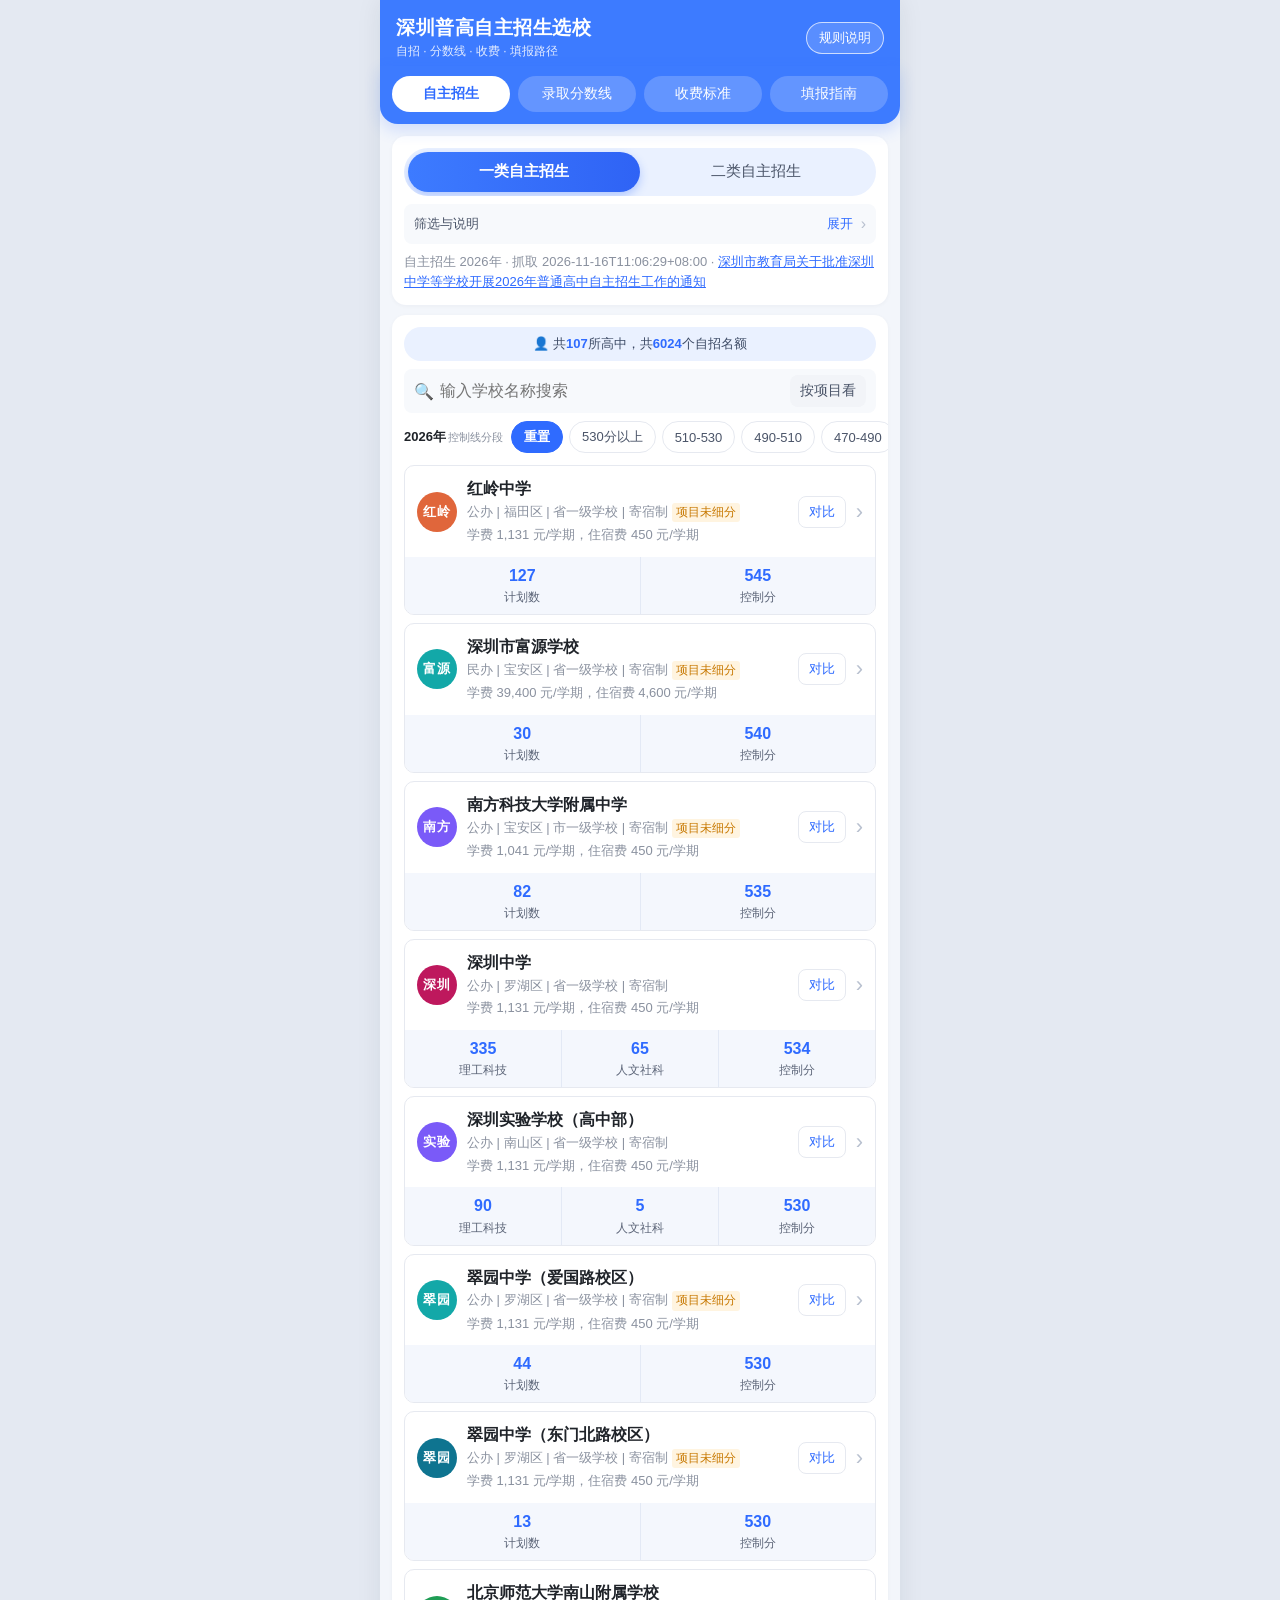
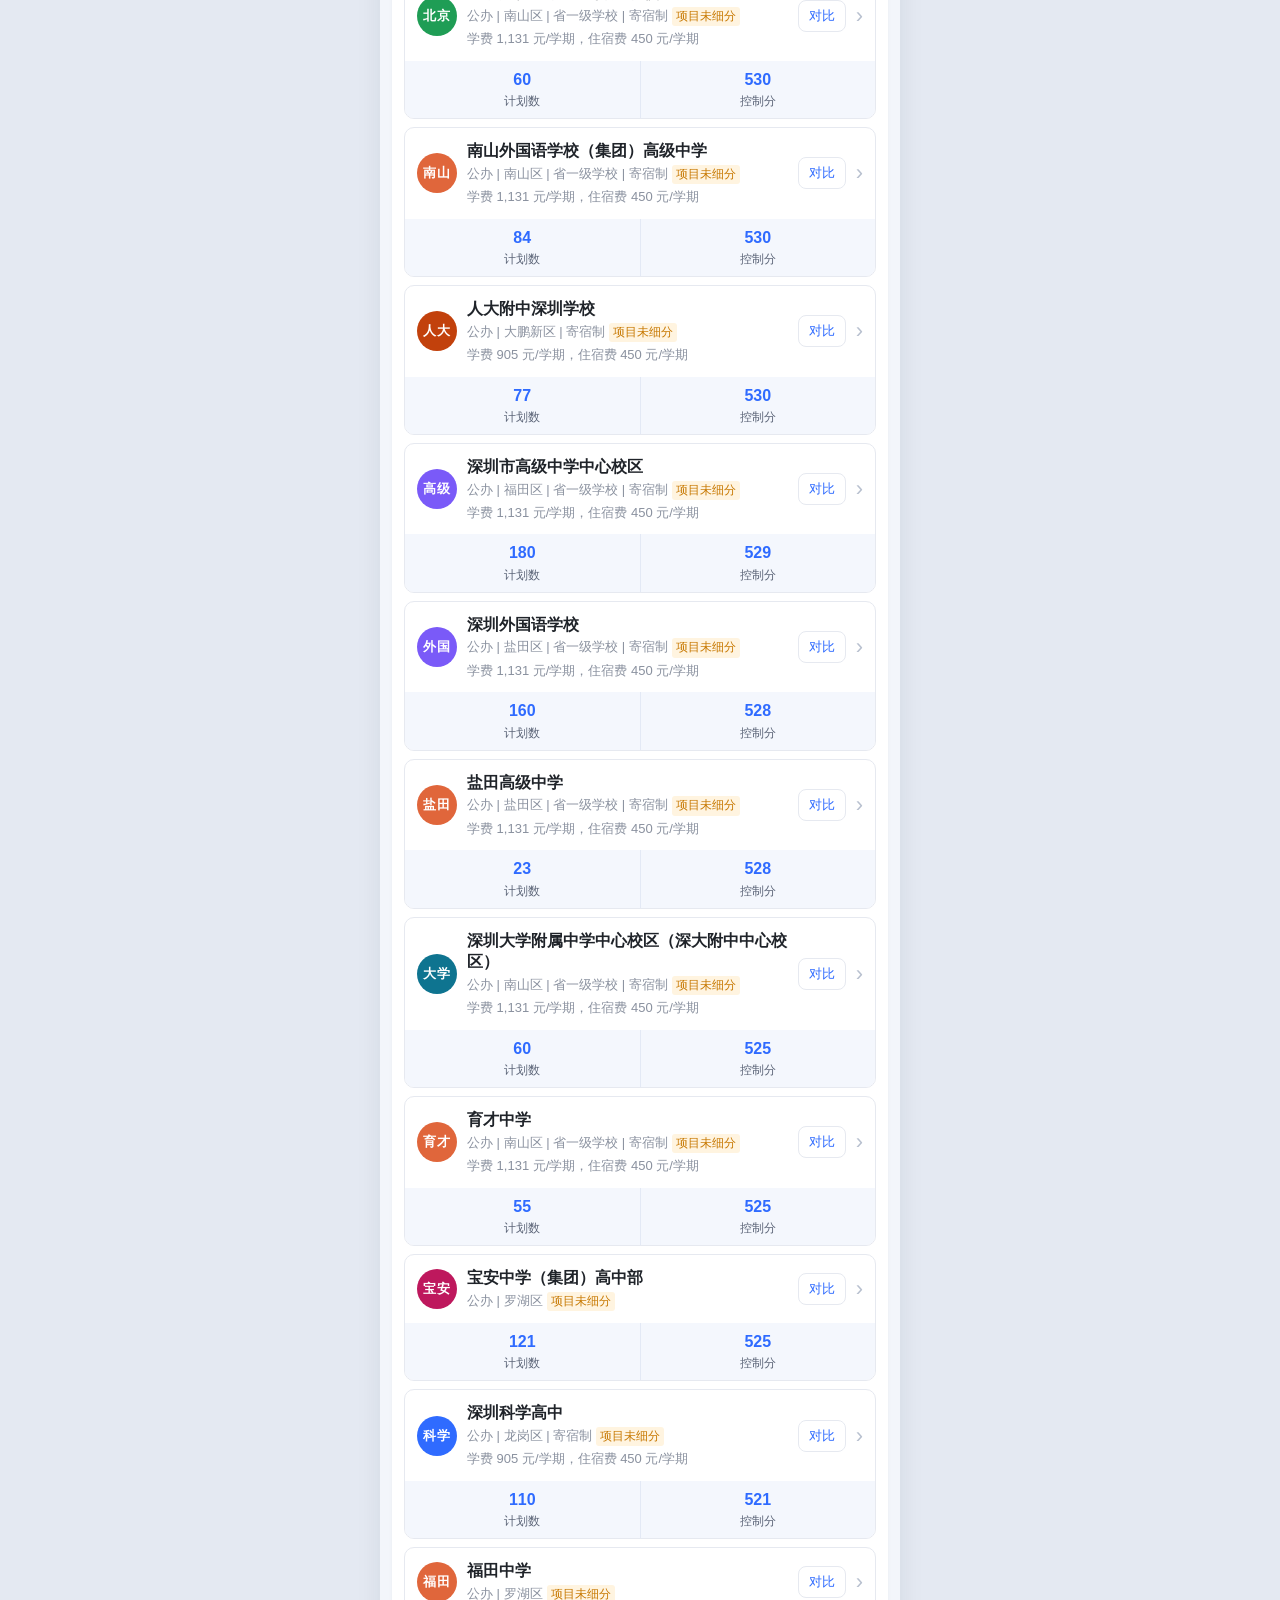
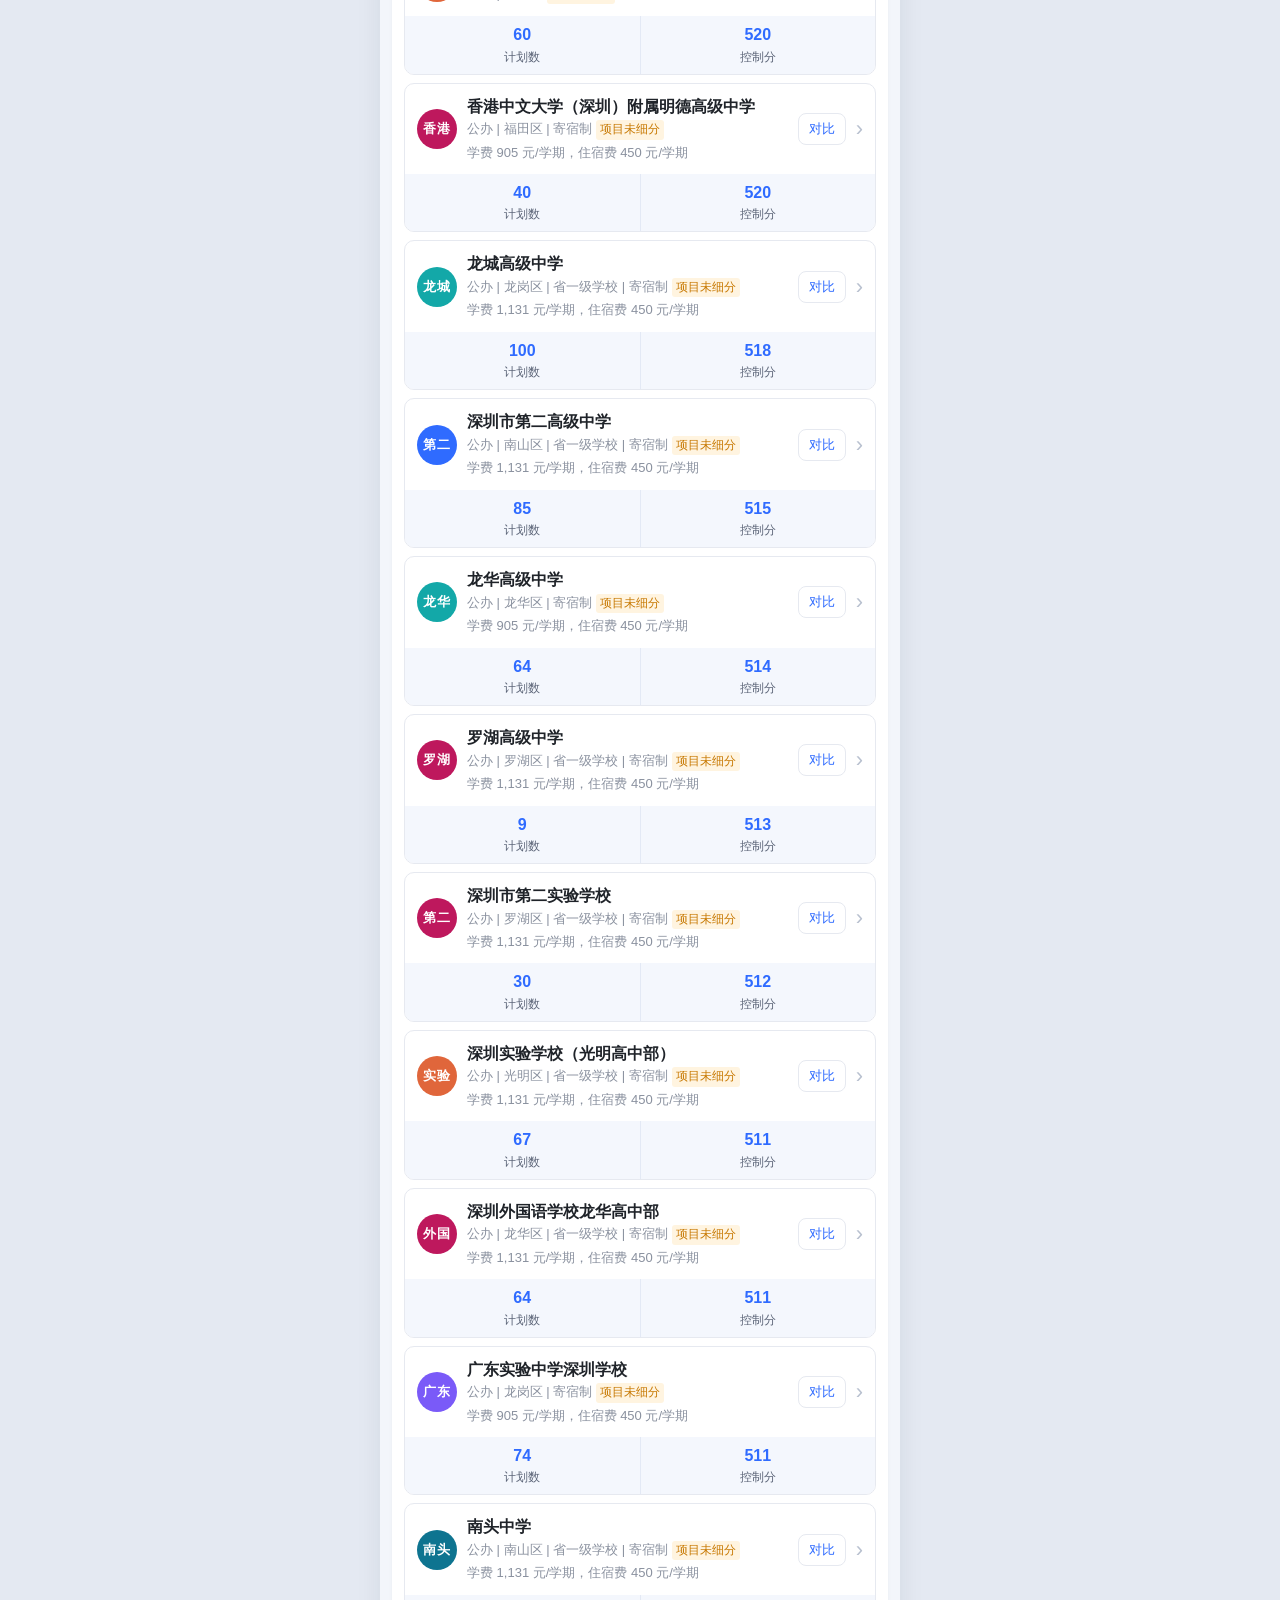
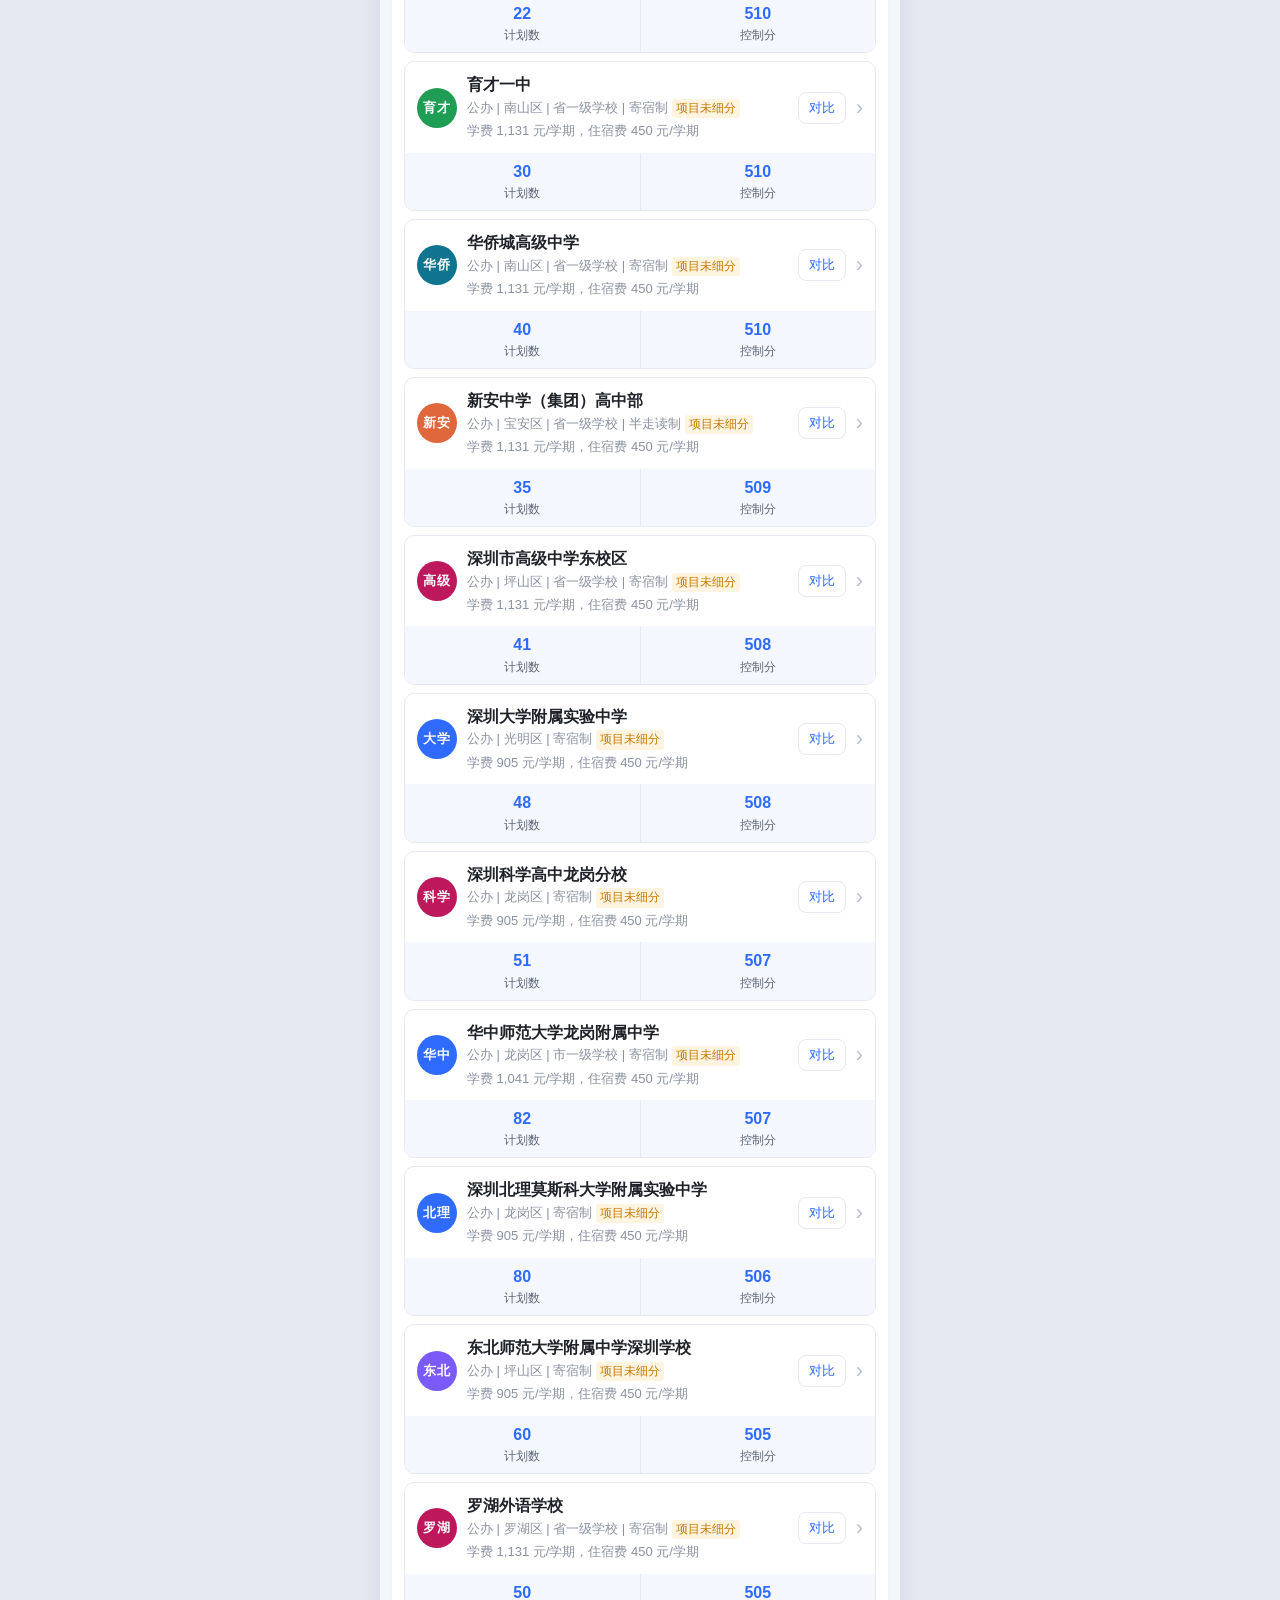
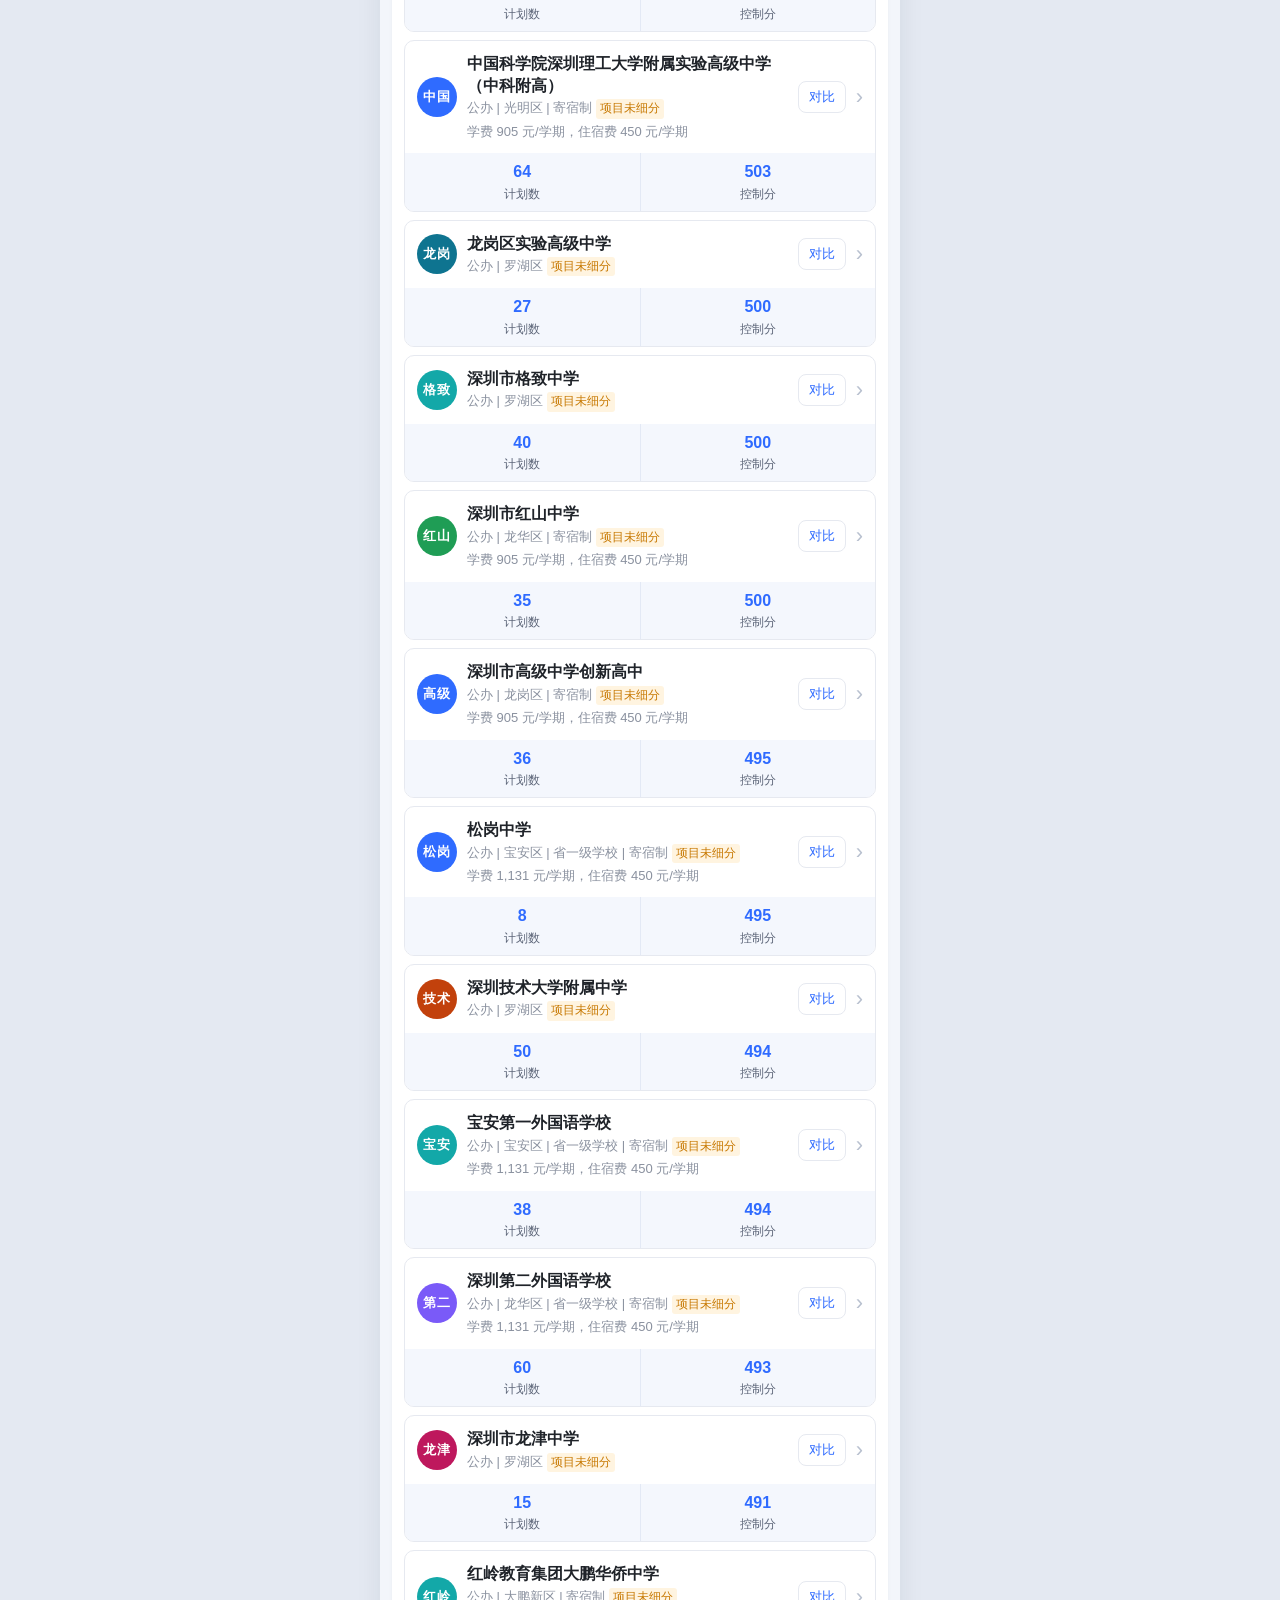
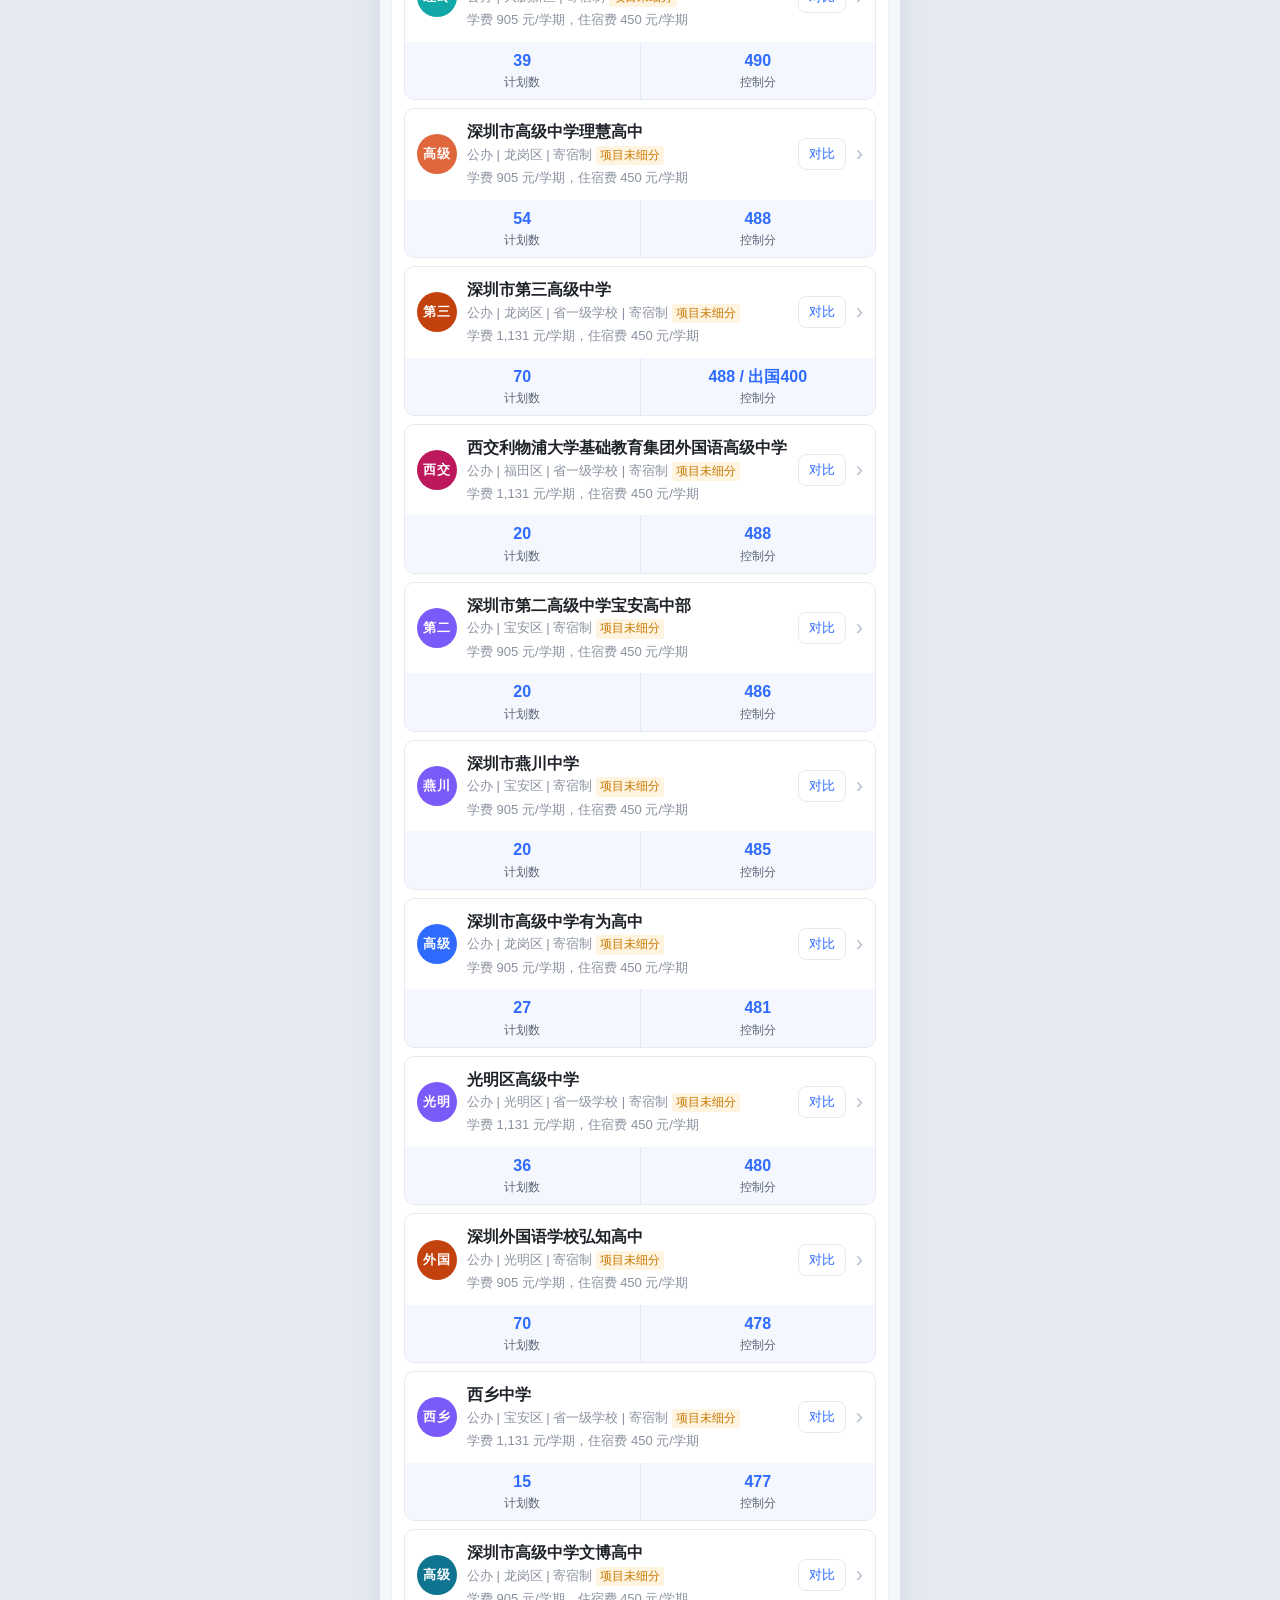
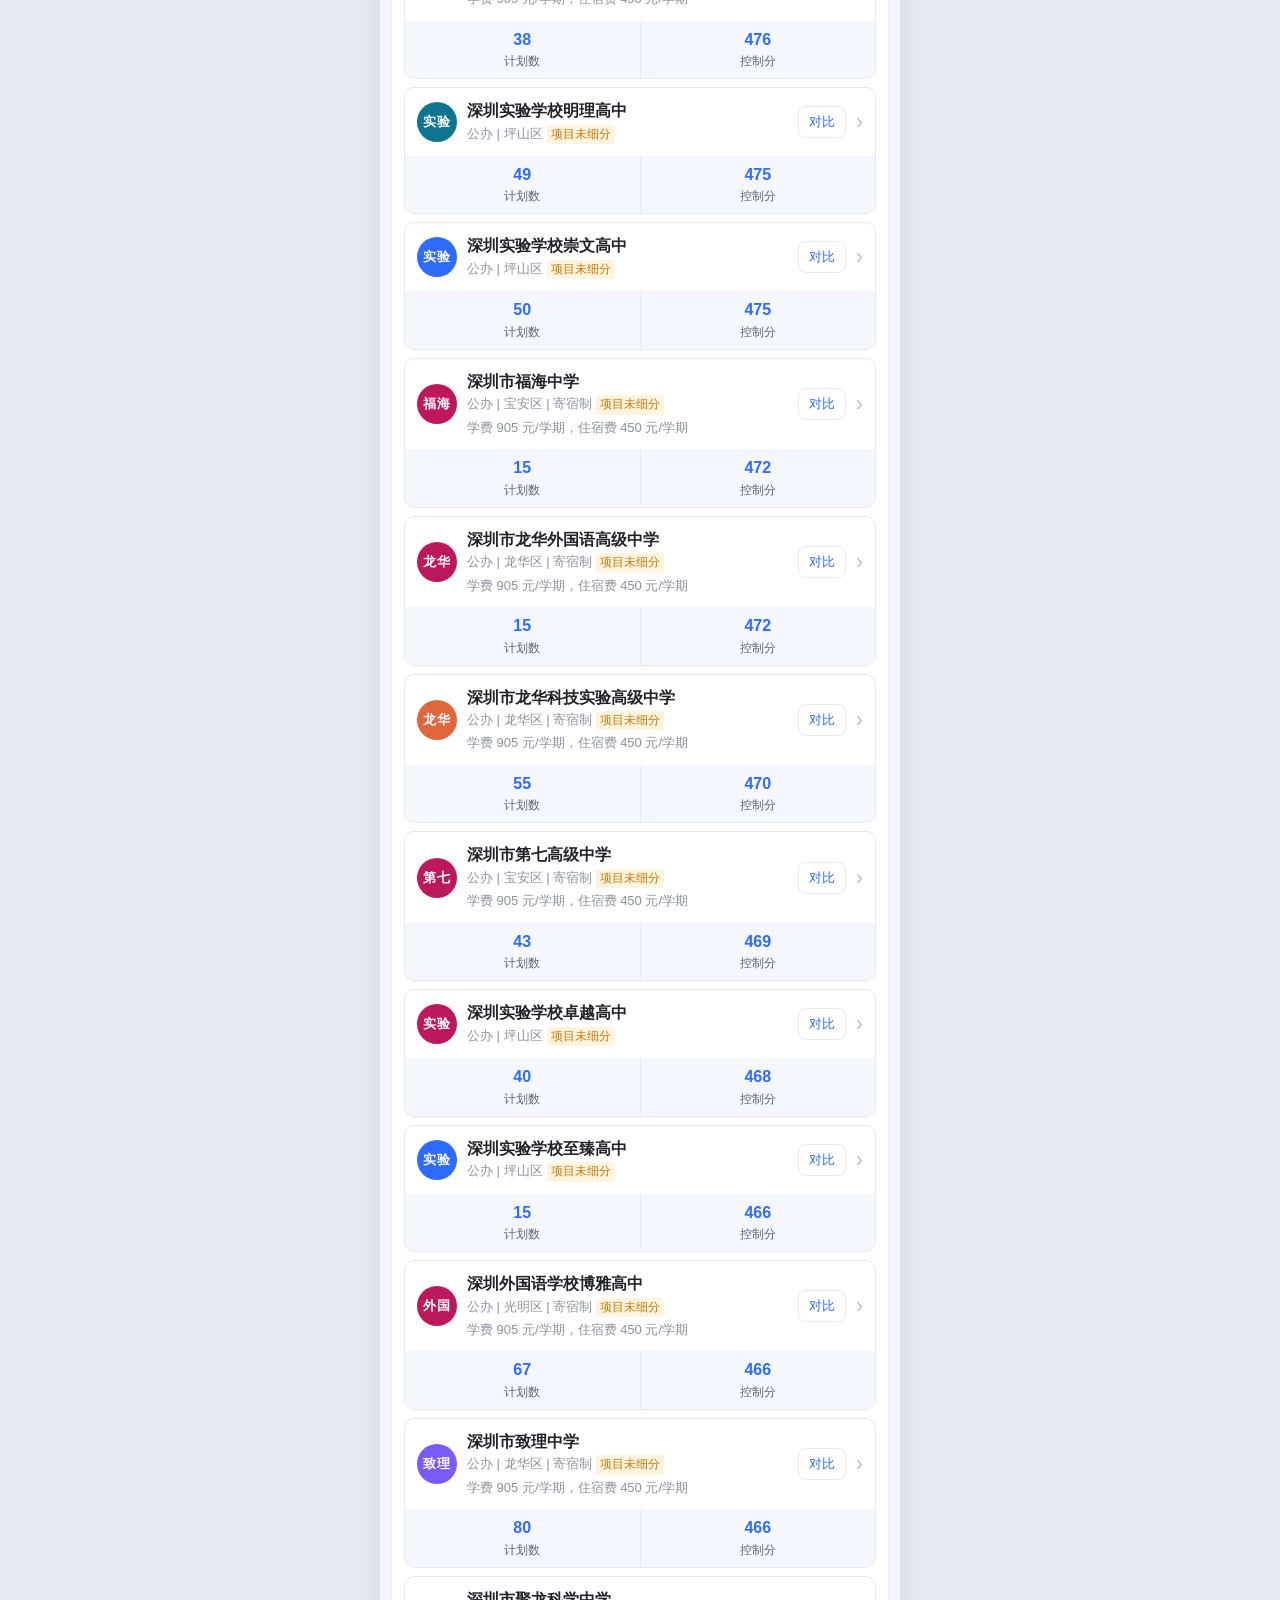
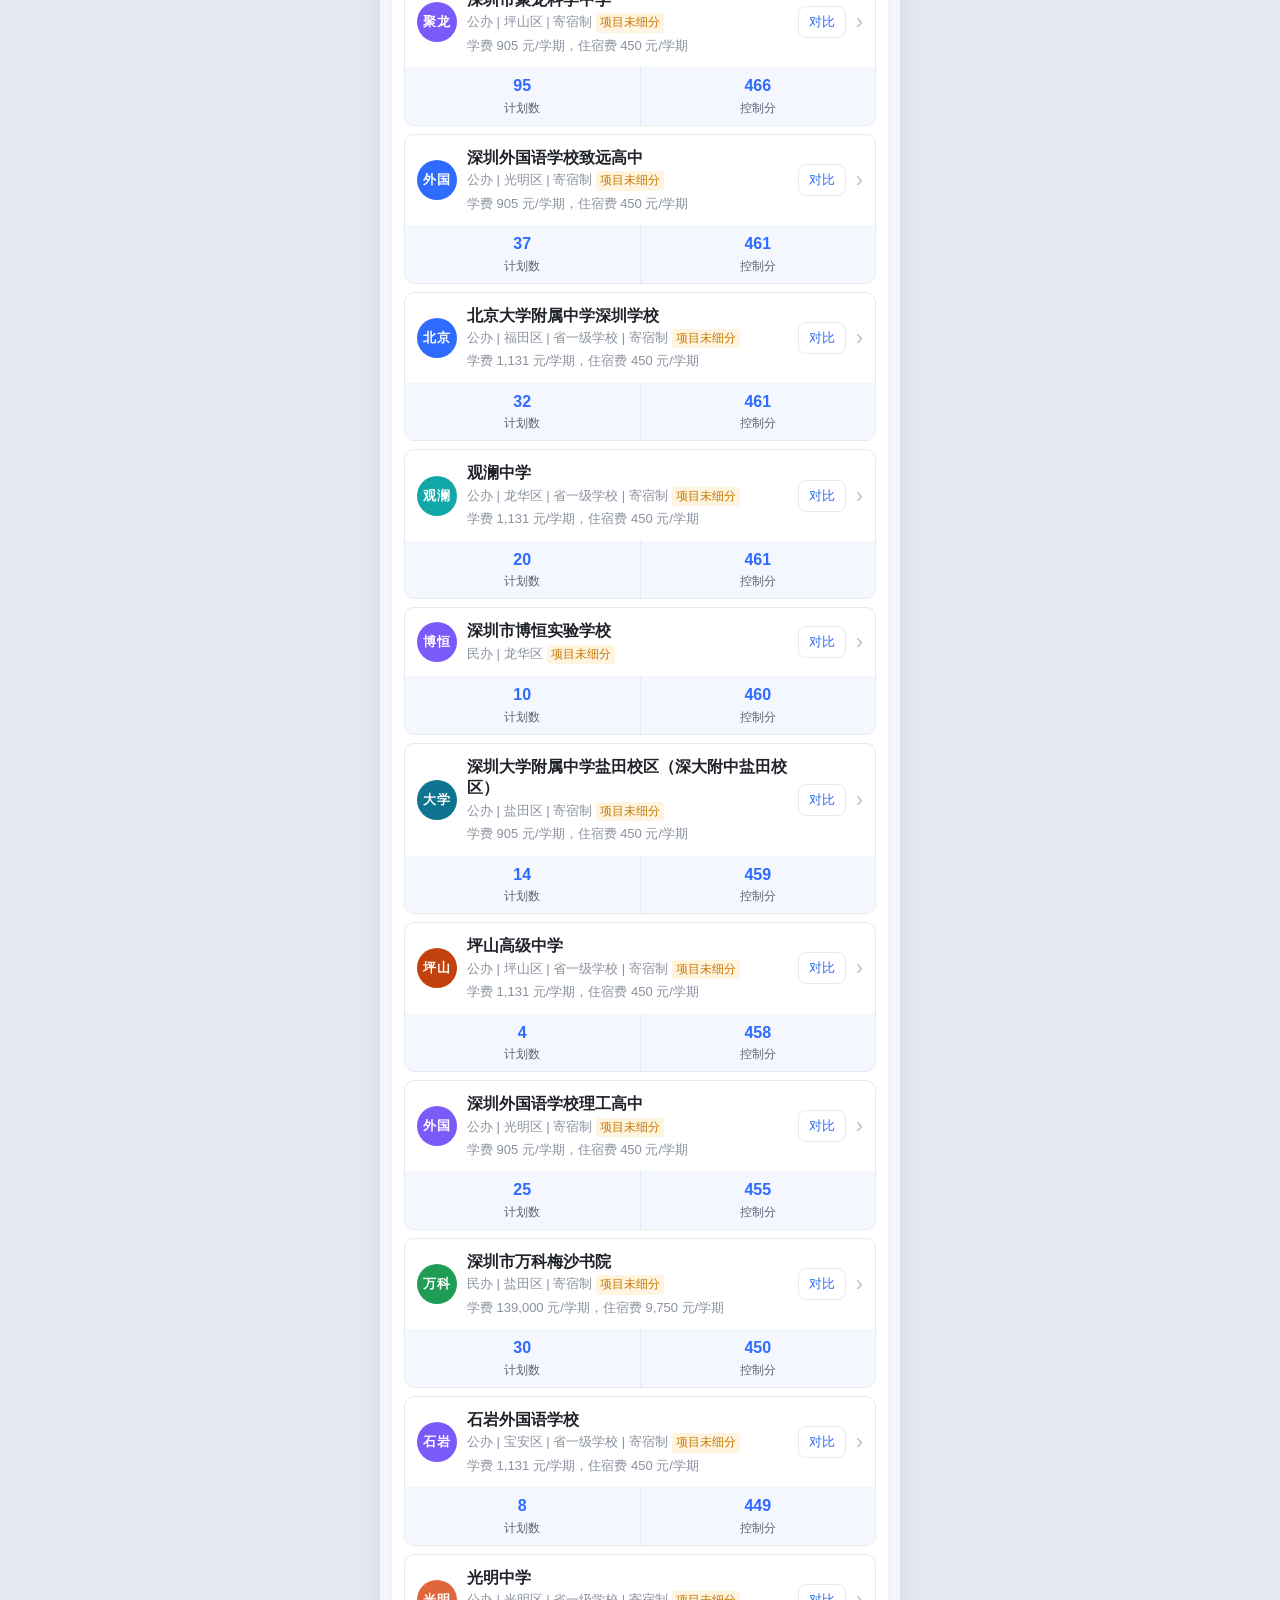
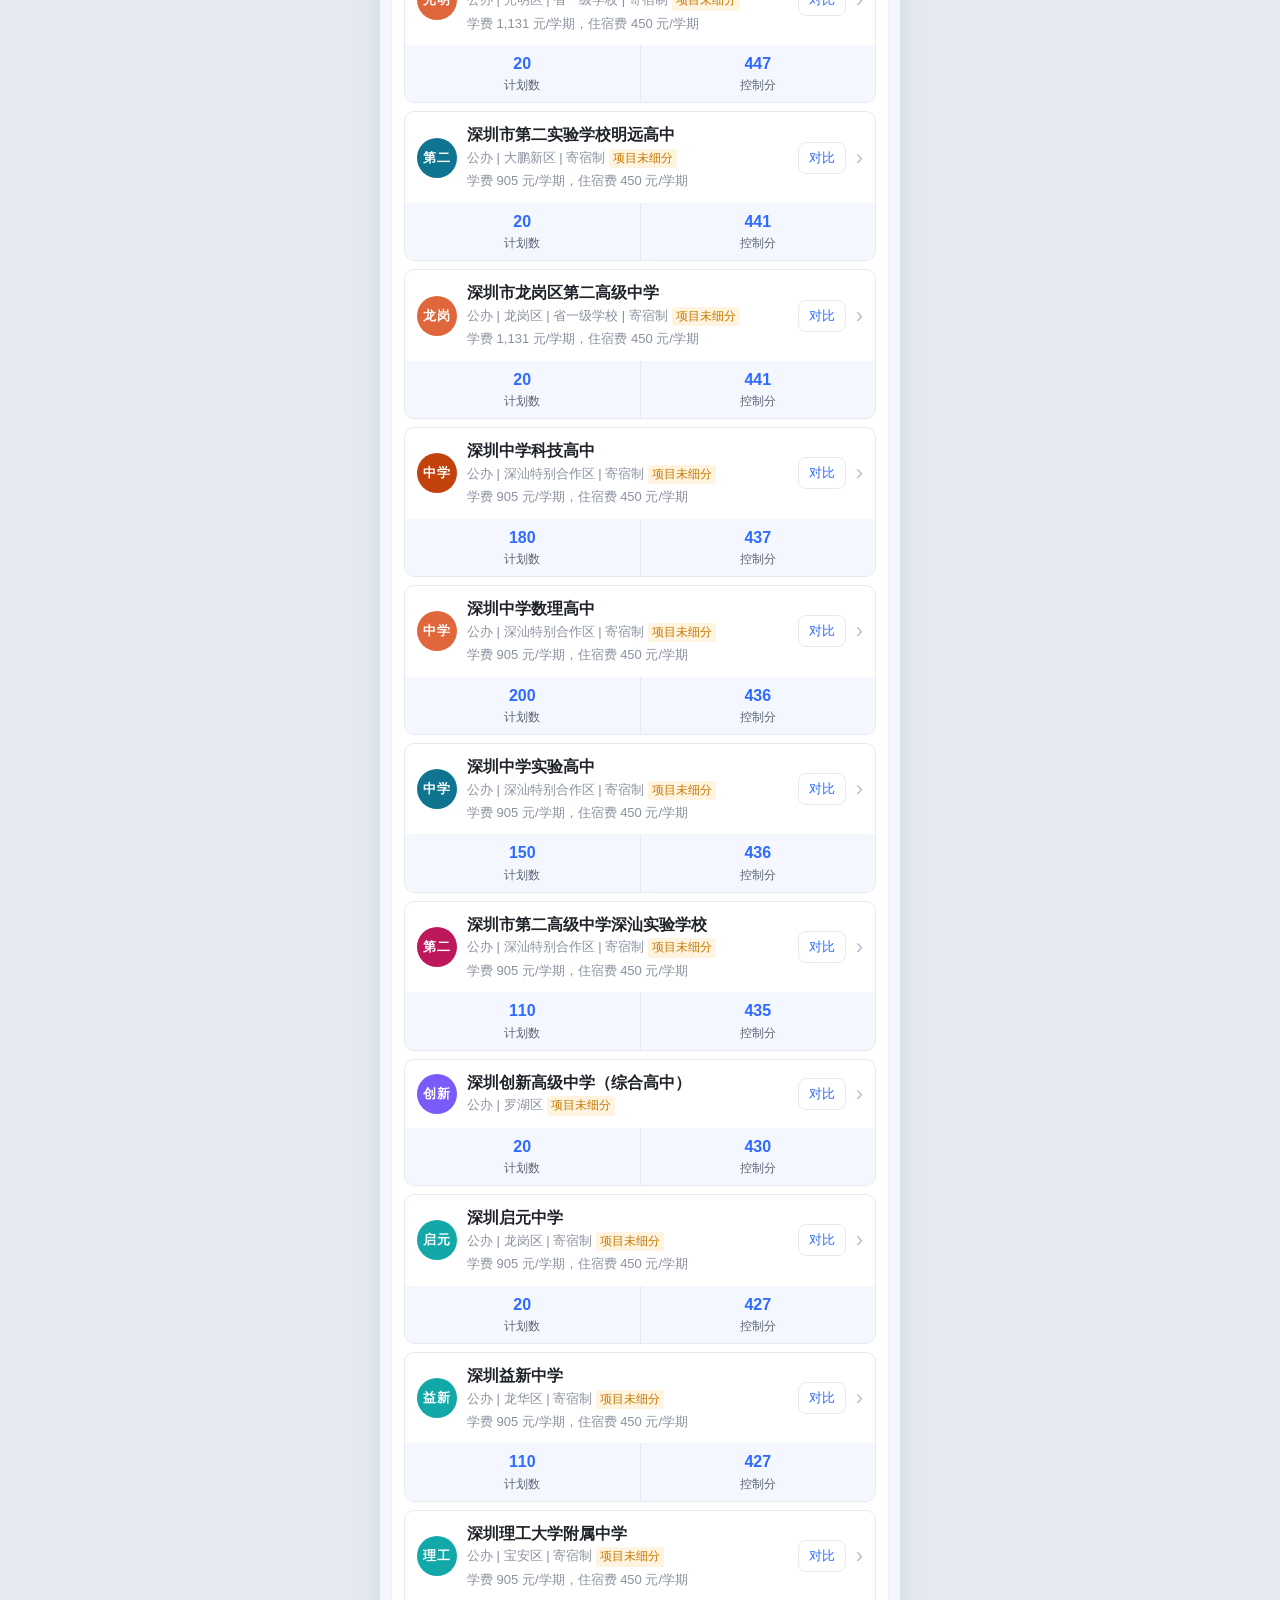
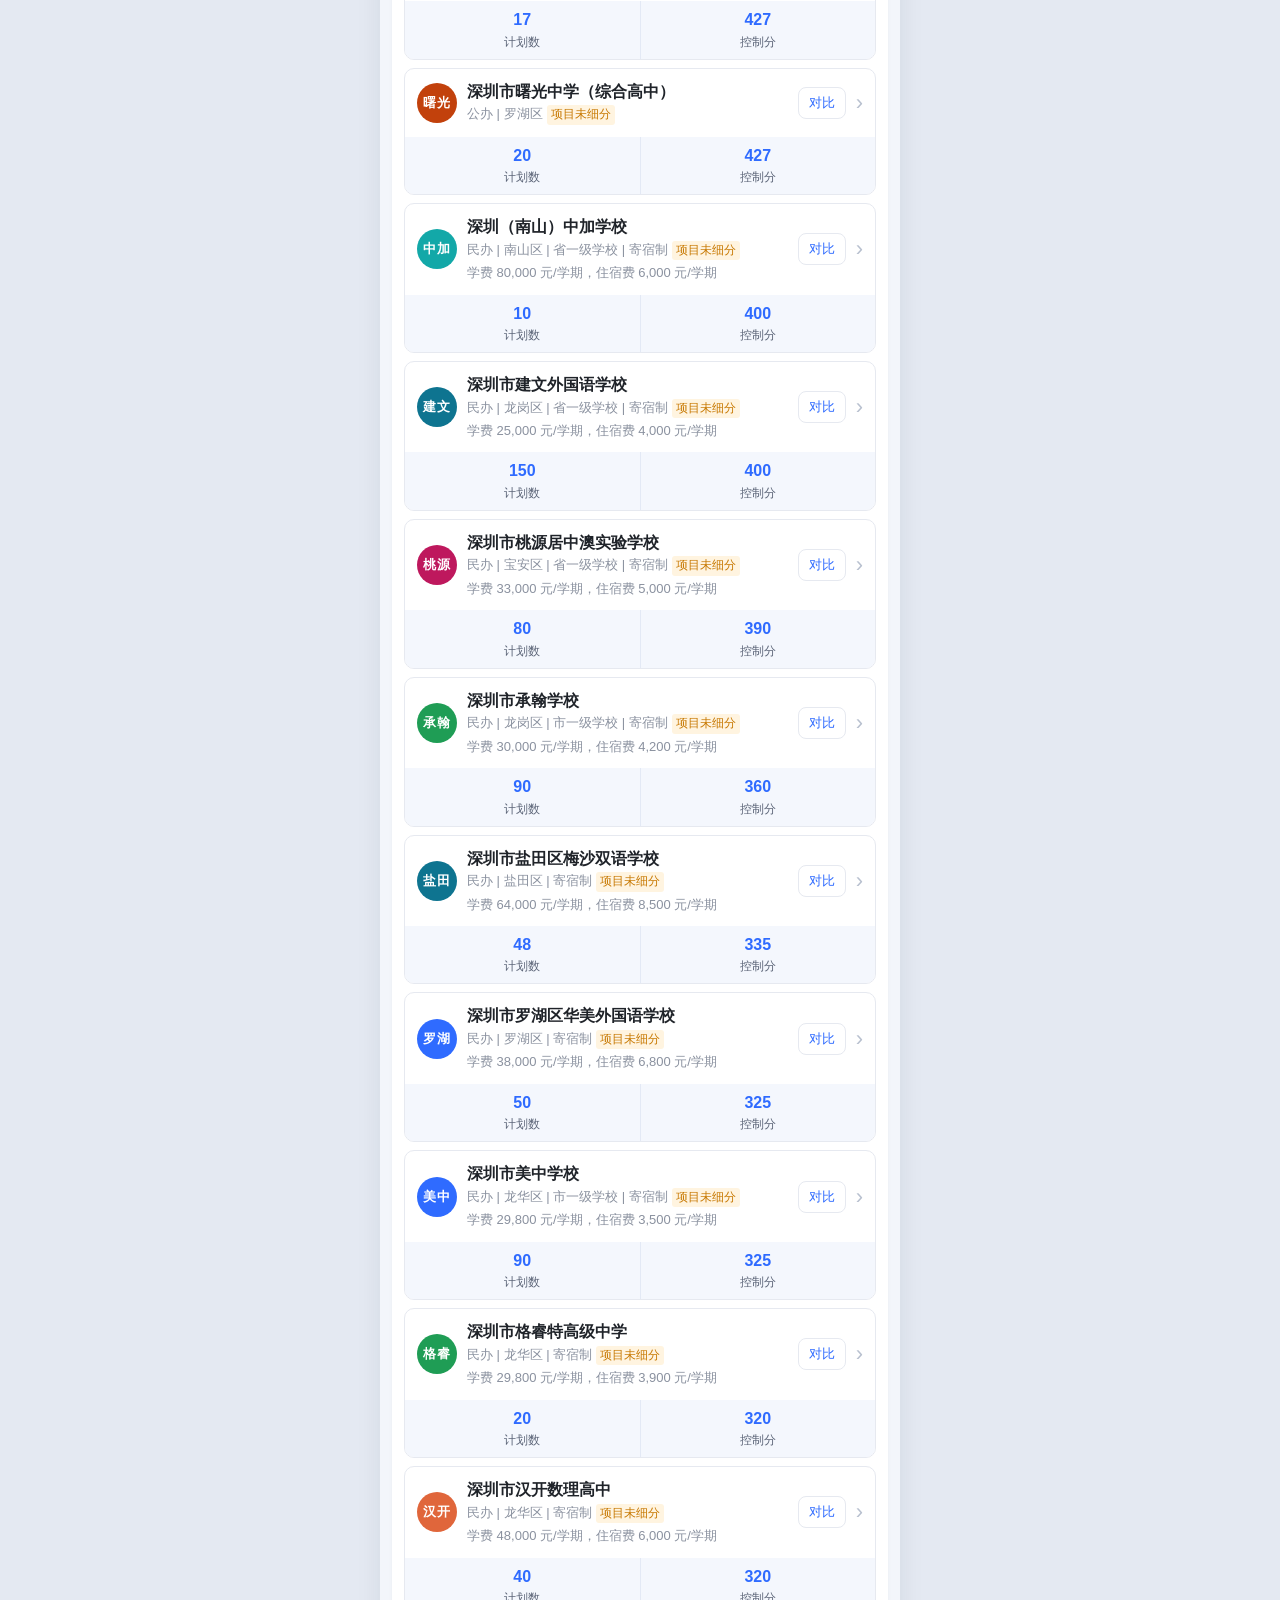
==== commit 5ce101a7: "优化样式" ====
--- a/self-recruitment/index.html
+++ b/self-recruitment/index.html
@@ -9,9 +9,15 @@
 </head>
 <body>
 <div class="app fixed">
+  <header class="brand">
+    <div class="brand-text">
+      <h1>深圳普高自主招生选校</h1>
+      <p>自招 · 分数线 · 收费 · 填报路径</p>
+    </div>
+    <button type="button" class="rule-btn" id="openRules">规则说明</button>
+  </header>
   <div class="shell">
   <div class="rail">
-  <button type="button" class="rule-btn" id="openRules">规则说明</button>
   <nav class="nav nav-four" id="nav">
     <button data-view="zzzs" class="active">自主招生</button>
     <button data-view="scores">录取分数线</button>
@@ -64,13 +70,13 @@
   <div class="panel">
     <div class="summary" id="summary"></div>
     <div class="main">
-      <div class="side" id="side"></div>
       <div class="list">
         <div class="search">
           <span>🔍</span>
           <input id="keyword" placeholder="输入学校名称搜索">
           <button type="button" class="chip" id="projectViewBtn">按项目看</button>
         </div>
+        <div class="side" id="side"></div>
         <div id="list" class="scroll-area"></div>
       </div>
     </div>
@@ -121,12 +127,12 @@
     <div class="panel" id="scorePanel">
       <div class="summary" id="scoreSummary"></div>
       <div class="main">
-        <div class="side" id="scoreSide"></div>
         <div class="list">
           <div class="search">
             <span>🔍</span>
             <input id="scoreKeyword" placeholder="输入学校名称搜索">
           </div>
+          <div class="side" id="scoreSide"></div>
           <div id="scoreList" class="scroll-area"></div>
         </div>
       </div>
--- a/self-recruitment/css/style.css
+++ b/self-recruitment/css/style.css
@@ -12,7 +12,7 @@
 }
 body {
   font-family: -apple-system, BlinkMacSystemFont, "PingFang SC", "Microsoft YaHei", sans-serif;
-  background: linear-gradient(180deg, #4d86ff 0, #8db2ff 220px, var(--bg) 420px);
+  background: var(--bg);
   color: var(--text);
   min-height: 100vh;
   min-height: 100dvh;
@@ -21,63 +21,40 @@
 button, a, label { touch-action: manipulation; }
 button { font-family: inherit; -webkit-appearance: none; appearance: none; }
 input, select { font-family: inherit; }
+/* 移动端 H5：整页单列自然滚动，导航吸顶 */
 .app {
-  max-width: 520px; margin: 0 auto;
-  padding: 0 max(12px, env(safe-area-inset-right, 0px)) calc(24px + var(--safe-bottom)) max(12px, env(safe-area-inset-left, 0px));
-}
-/* 手机一屏：顶栏固定，只有当前内容区滚动 */
-.app.fixed {
-  height: 100vh; height: 100dvh; display: flex; flex-direction: column; overflow: hidden;
-  padding-bottom: calc(8px + var(--safe-bottom));
-}
-.app.fixed > .changelog,
-.app.fixed > footer {
-  display: block; flex: none; background: #fff;
-}
-.app.fixed > .changelog { border-top: 1px solid var(--line); padding: 4px 4px 0; }
-.app.fixed > footer {
-  max-height: 7.2em; overflow: auto;
-  padding: 6px 4px 4px; border-top: 1px solid var(--line);
-}
+  max-width: 520px; margin: 0 auto; min-height: 100vh; min-height: 100dvh; background: var(--bg);
+  padding: 0 max(12px, env(safe-area-inset-right, 0px)) calc(16px + var(--safe-bottom)) max(12px, env(safe-area-inset-left, 0px));
+}
+.app > * { min-width: 0; }
+.brand {
+  display: flex; align-items: center; gap: 12px;
+  margin: 0 -12px; padding: calc(16px + var(--safe-top)) 16px 6px;
+  background: #3d7bff; color: #fff;
+}
+.brand-text { flex: 1; min-width: 0; }
+.brand h1 { font-size: 19px; font-weight: 700; line-height: 1.3; letter-spacing: .5px; }
+.brand p { font-size: 12px; opacity: .85; margin-top: 2px; }
+.shell { min-width: 0; }
+.shell > * { min-width: 0; }
+.rail {
+  position: sticky; top: 0; z-index: 6;
+  margin: 0 -12px 12px; padding: max(10px, var(--safe-top)) 12px 12px;
+  background: #3d7bff; border-radius: 0 0 18px 18px;
+  box-shadow: 0 6px 16px rgba(47,107,255,.18);
+}
+.rail > .nav { width: 100%; margin-bottom: 0; }
+.view[hidden] { display: none !important; }
+.main { display: block; }
+.app > .changelog:not(:empty),
+.app > footer:not(:empty) { background: #fff; border-radius: 14px; padding: 12px; margin-top: 8px; }
 .changelog { font-size: 13px; color: var(--sub); line-height: 1.6; }
 .changelog summary { cursor: pointer; color: var(--text); font-weight: 600; }
 .changelog ul { margin: 4px 0 4px 1.1em; }
 .changelog p { margin: 0 0 6px; }
-.app.fixed #view-zzzs:not([hidden]),
-.app.fixed #view-scores:not([hidden]),
-.app.fixed #view-fee:not([hidden]),
-.app.fixed #view-guide:not([hidden]) { flex: 1; min-height: 0; display: flex; flex-direction: column; }
-.app.fixed > * { min-width: 0; }
-.shell { display: flex; flex-direction: column; flex: 1; min-height: 0; min-width: 0; padding-top: calc(8px + var(--safe-top)); }
-.shell > * { min-width: 0; }
-.rail { display: flex; flex-direction: column; align-items: flex-start; gap: 8px; margin-bottom: 8px; min-width: 0; }
-.rail > .nav { width: 100%; margin-bottom: 0; }
-.app.fixed #view-zzzs:not([hidden]) > .panel:first-child,
-.app.fixed #view-scores:not([hidden]) > .panel:first-child,
-.app.fixed #view-fee:not([hidden]) > .panel:first-child,
-.app.fixed #view-guide:not([hidden]) > .panel:first-child {
-  flex: 0 1 auto; max-height: calc(100% - 176px); min-height: 0; overflow-y: auto; overscroll-behavior: contain;
-}
-.app.fixed #view-zzzs:not([hidden]) > .panel:last-child,
-.app.fixed #view-scores:not([hidden]) > .panel:last-child,
-.app.fixed #view-fee:not([hidden]) > .panel:last-child,
-.app.fixed #view-guide:not([hidden]) > .panel:last-child { flex: 1; min-height: 0; display: flex; flex-direction: column; margin-bottom: 0; }
-.view[hidden] { display: none !important; }
-.app.fixed .main { flex: 1; min-height: 0; align-items: stretch; }
-.app.fixed .side { position: static; overflow-y: auto; scrollbar-width: none; }
-.app.fixed .side::-webkit-scrollbar { display: none; }
-.app.fixed .list { display: flex; flex-direction: column; min-height: 0; }
-.app.fixed #list,
-.app.fixed #scoreList,
-.app.fixed #feeList,
-.app.fixed #guideBody { flex: 1; min-height: 0; overflow-y: auto; overscroll-behavior: contain; padding-right: 2px; }
-.scroll-area::-webkit-scrollbar { width: 4px; }
-.scroll-area::-webkit-scrollbar-thumb { background: #c9d3e6; border-radius: 3px; }
-.scroll-area::-webkit-scrollbar-track { background: transparent; }
-.scroll-area { scrollbar-width: thin; scrollbar-color: #c9d3e6 transparent; }
-#list footer, #scoreList footer { padding: 4px 2px 12px; }
+#list footer, #scoreList footer { display: none; }
 .rule-btn {
-  border: 1px solid rgba(255,255,255,.7); background: rgba(255,255,255,.15); color: #fff;
+  flex: none; border: 1px solid rgba(255,255,255,.7); background: rgba(255,255,255,.15); color: #fff;
   border-radius: 999px; min-height: 32px; padding: 6px 12px; font-size: 13px; cursor: pointer;
 }
 
@@ -105,7 +82,7 @@
 .rules-body .src { font-size: 13px; color: var(--sub); margin-top: 16px; line-height: 1.6; }
 .rules-body .src a { color: var(--blue); }
 
-.panel { background: #fff; border-radius: 14px; padding: 12px; margin-bottom: 8px; }
+.panel { background: #fff; border-radius: 14px; padding: 12px; margin-bottom: 10px; box-shadow: 0 1px 4px rgba(31,35,41,.04); }
 .seg {
   display: flex; background: var(--blue-light); border-radius: 999px; padding: 4px;
   overflow-x: auto; scrollbar-width: none; overscroll-behavior-x: contain;
@@ -152,22 +129,18 @@
 }
 .summary b { color: var(--blue); }
 
-.main { display: flex; gap: 8px; align-items: flex-start; min-width: 0; }
 .side {
-  width: 72px; flex: none; background: #f7f9fc; border-radius: 10px; overflow: hidden; position: sticky; top: 8px;
-}
-.side .title { font-size: 12px; text-align: center; padding: 8px 2px; font-weight: 600; border-bottom: 1px solid var(--line); line-height: 1.35; }
-.side .title small { display: block; font-weight: 400; color: var(--sub); }
+  display: flex; align-items: center; gap: 6px; overflow-x: auto; margin: 0 -12px 10px; padding: 0 12px 2px;
+  scrollbar-width: none; overscroll-behavior-x: contain;
+}
+.side::-webkit-scrollbar { display: none; }
+.side .title { flex: none; font-size: 13px; font-weight: 600; white-space: nowrap; padding-right: 2px; }
+.side .title small { font-weight: 400; color: var(--sub); margin-left: 2px; }
 .side button {
-  display: flex; align-items: center; justify-content: center; width: 100%; min-height: 44px;
-  border: 0; background: none; padding: 8px 2px; font-size: 12px; color: #4a5468;
-  cursor: pointer; position: relative; white-space: nowrap;
-}
-.side button.active { background: #fff; color: var(--blue); font-weight: 600; }
-.side button.active::before {
-  content: ""; position: absolute; left: 0; top: 50%; width: 3px; height: 16px; margin-top: -8px;
-  background: var(--blue); border-radius: 0 2px 2px 0;
-}
+  flex: none; border: 1px solid var(--line); background: #fff; min-height: 32px; padding: 5px 12px;
+  border-radius: 999px; font-size: 13px; color: #4a5468; cursor: pointer; white-space: nowrap;
+}
+.side button.active { background: var(--blue); border-color: var(--blue); color: #fff; font-weight: 600; }
 
 .list { flex: 1; min-width: 0; }
 .panel { min-width: 0; }
@@ -355,7 +328,6 @@
 @media (max-width: 360px) {
   .search > span:first-child { display: none; }
   .nav button { font-size: 13px; padding: 8px 4px; }
-  .side { width: 64px; }
 }
 @media (max-width: 340px) {
   .nav.nav-four { gap: 4px; }
@@ -373,135 +345,8 @@
   #poolSheet, #poolSheet * { visibility: visible; }
   #poolSheet { position: absolute; left: 0; top: 0; }
 }
-@media (max-height: 700px) {
-  .panel { padding: 10px; }
-  .app.fixed #view-zzzs:not([hidden]) > .panel:first-child,
-  .app.fixed #view-scores:not([hidden]) > .panel:first-child,
-  .app.fixed #view-fee:not([hidden]) > .panel:first-child,
-  .app.fixed #view-guide:not([hidden]) > .panel:first-child { max-height: calc(100% - 210px); }
-}
-
-/* 宽屏：顶栏筛选改到左侧，中间留给学校信息 */
-@media (min-width: 960px) {
-  .app { max-width: 1240px; }
-  .compare-dock { max-width: 1240px; }
-  .app.fixed .shell {
-    display: grid;
-    grid-template-columns: 280px minmax(0, 1fr);
-    grid-template-rows: auto minmax(0, 1fr);
-    column-gap: 12px;
-    row-gap: 8px;
-  }
-  .app.fixed .shell > .rail {
-    grid-column: 1;
-    grid-row: 1;
-    align-items: stretch;
-    gap: 4px;
-    margin: 0;
-    padding: 6px;
-    background: #fff;
-    border-radius: 14px;
-  }
-  .app.fixed .shell > .rail > .nav {
-    flex-direction: column;
-    align-items: stretch;
-    gap: 4px;
-    margin: 0;
-    padding: 0;
-    background: transparent;
-  }
-  .app.fixed .shell > .rail .rule-btn {
-    align-self: stretch;
-    text-align: left;
-    border: 0;
-    border-bottom: 1px solid var(--line);
-    border-radius: 8px;
-    background: transparent;
-    color: var(--blue);
-    min-height: 40px;
-    padding: 8px 12px;
-    font-size: 14px;
-  }
-  .app.fixed .shell > .rail > .nav button {
-    flex: none;
-    width: 100%;
-    text-align: left;
-    background: transparent;
-    color: #4a5468;
-    border-radius: 10px;
-    font-size: 15px;
-    padding: 10px 12px;
-    min-height: 42px;
-    overflow: visible;
-  }
-  .app.fixed .shell > .rail > .nav button.active {
-    background: var(--blue-light);
-    color: var(--blue);
-  }
-  .app.fixed .shell > #view-zzzs:not([hidden]),
-  .app.fixed .shell > #view-scores:not([hidden]),
-  .app.fixed .shell > #view-fee:not([hidden]),
-  .app.fixed .shell > #view-guide:not([hidden]) {
-    display: contents;
-  }
-  .app.fixed .shell > #view-zzzs:not([hidden]) > .panel:first-child,
-  .app.fixed .shell > #view-scores:not([hidden]) > .panel:first-child,
-  .app.fixed .shell > #view-fee:not([hidden]) > .panel:first-child,
-  .app.fixed .shell > #view-guide:not([hidden]) > .panel:first-child {
-    grid-column: 1;
-    grid-row: 2;
-    align-self: start;
-    width: 100%;
-    margin-bottom: 0;
-    max-height: 100%;
-    min-height: 0;
-    overflow-x: hidden;
-    overflow-y: auto;
-  }
-  .app.fixed .shell > #view-zzzs:not([hidden]) > .panel:last-child,
-  .app.fixed .shell > #view-scores:not([hidden]) > .panel:last-child,
-  .app.fixed .shell > #view-fee:not([hidden]) > .panel:last-child,
-  .app.fixed .shell > #view-guide:not([hidden]) > .panel:last-child {
-    grid-column: 2;
-    grid-row: 1 / span 2;
-    margin-bottom: 0;
-    min-height: 0;
-    overflow: hidden;
-    padding: 14px 16px;
-  }
-  .app.fixed .shell .seg {
-    flex-direction: column;
-    align-items: stretch;
-    gap: 4px;
-    background: transparent;
-    padding: 0;
-    border-radius: 0;
-    overflow: visible;
-  }
-  .app.fixed .shell .seg button,
-  .app.fixed .shell #scoreBatch button {
-    flex: none;
-    width: 100%;
-    text-align: left;
-    border-radius: 8px;
-    font-size: 14px;
-    line-height: 1.35;
-    padding: 8px 12px;
-    background: #f4f7fd;
-    color: #4a5468;
-    white-space: normal;
-  }
-  .app.fixed .shell .seg button.active,
-  .app.fixed .shell #scoreBatch button.active {
-    background: linear-gradient(90deg, #3d7bff, #2f63f5);
-    color: #fff;
-    font-weight: 600;
-  }
-  .app.fixed .shell .filters { grid-template-columns: 1fr; }
-  .app.fixed .shell .tabs { overflow-x: auto; }
-  .app.fixed .shell .tabs button { flex: none; padding: 8px 12px; }
-  .app.fixed .shell .name { font-size: 18px; }
-  .app.fixed .shell .stats { justify-content: flex-start; }
-  .app.fixed .shell .stats div { flex: 0 1 168px; }
-  .app.fixed .shell .stats b { font-size: 18px; }
-}
+/* 电脑端：居中显示为手机宽度 */
+@media (min-width: 600px) {
+  body { background: #e4e9f2; }
+  .app { box-shadow: 0 0 24px rgba(31,35,41,.08); }
+}
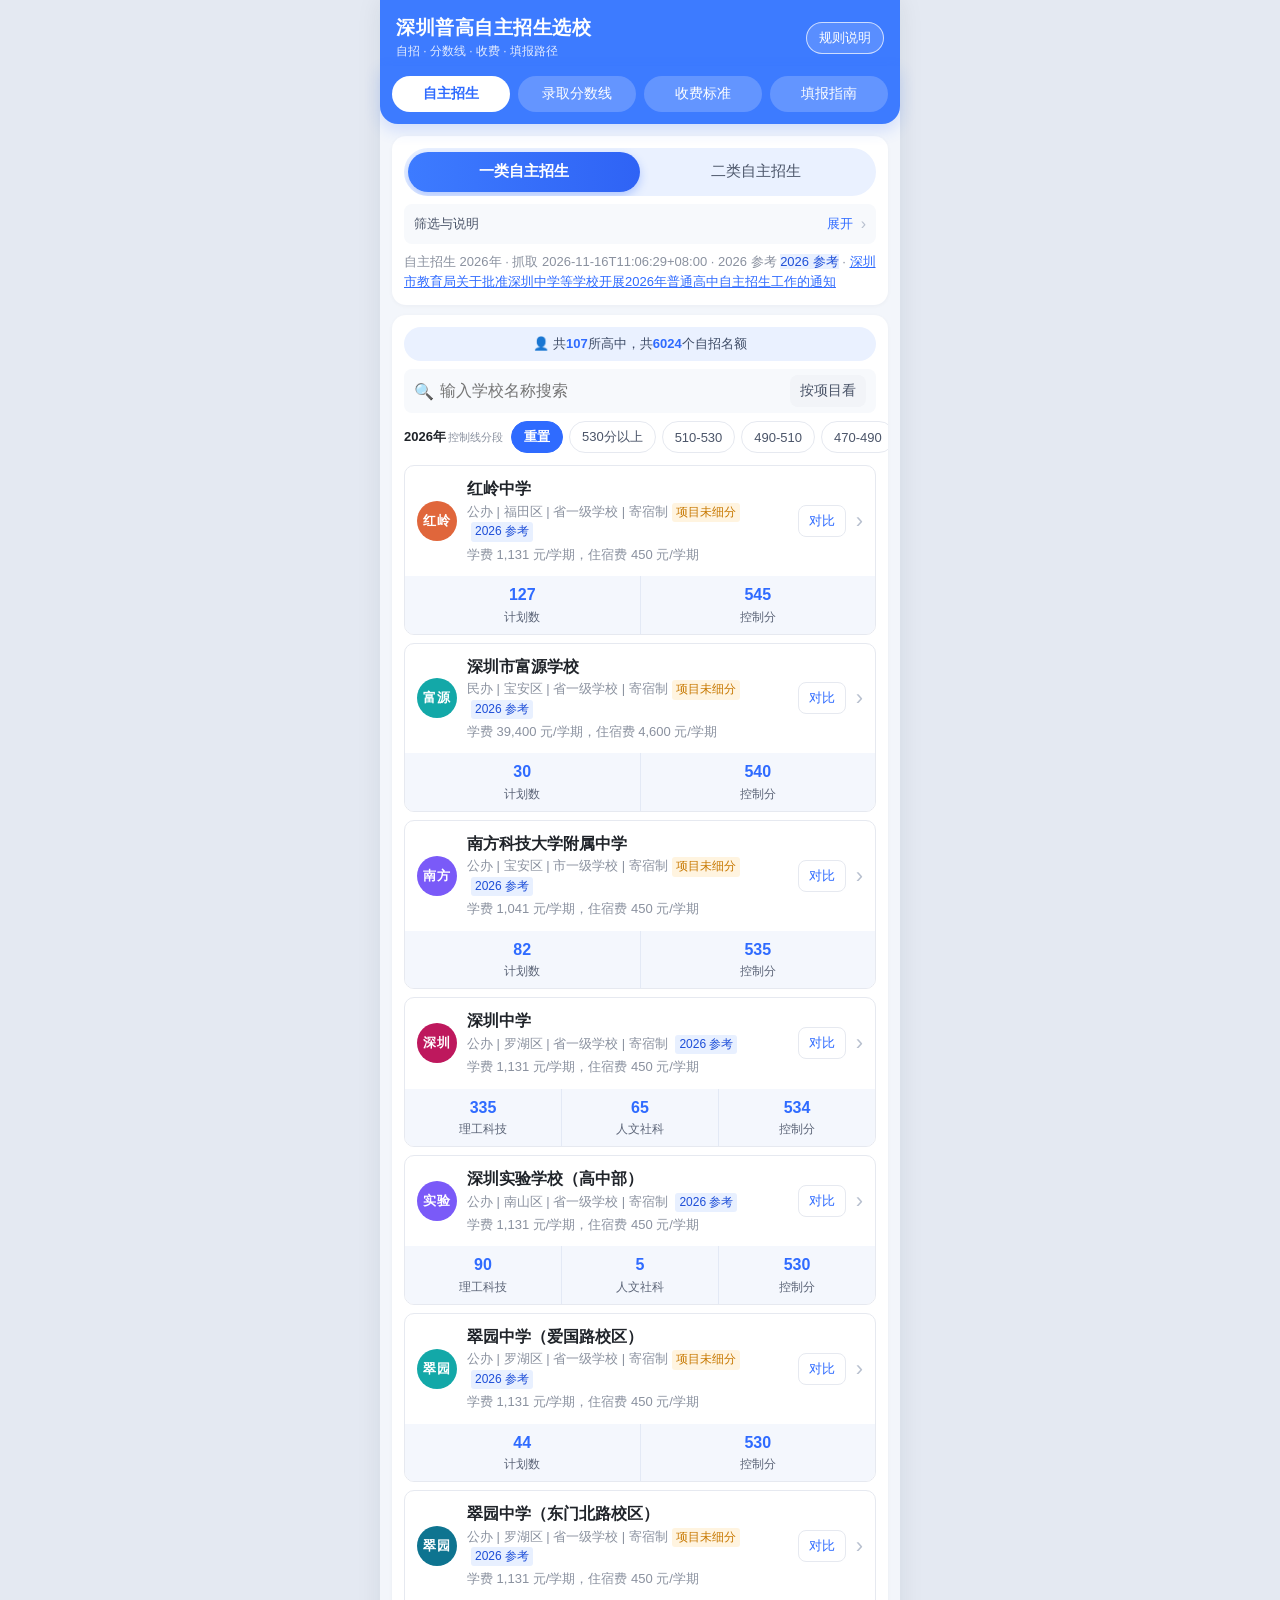
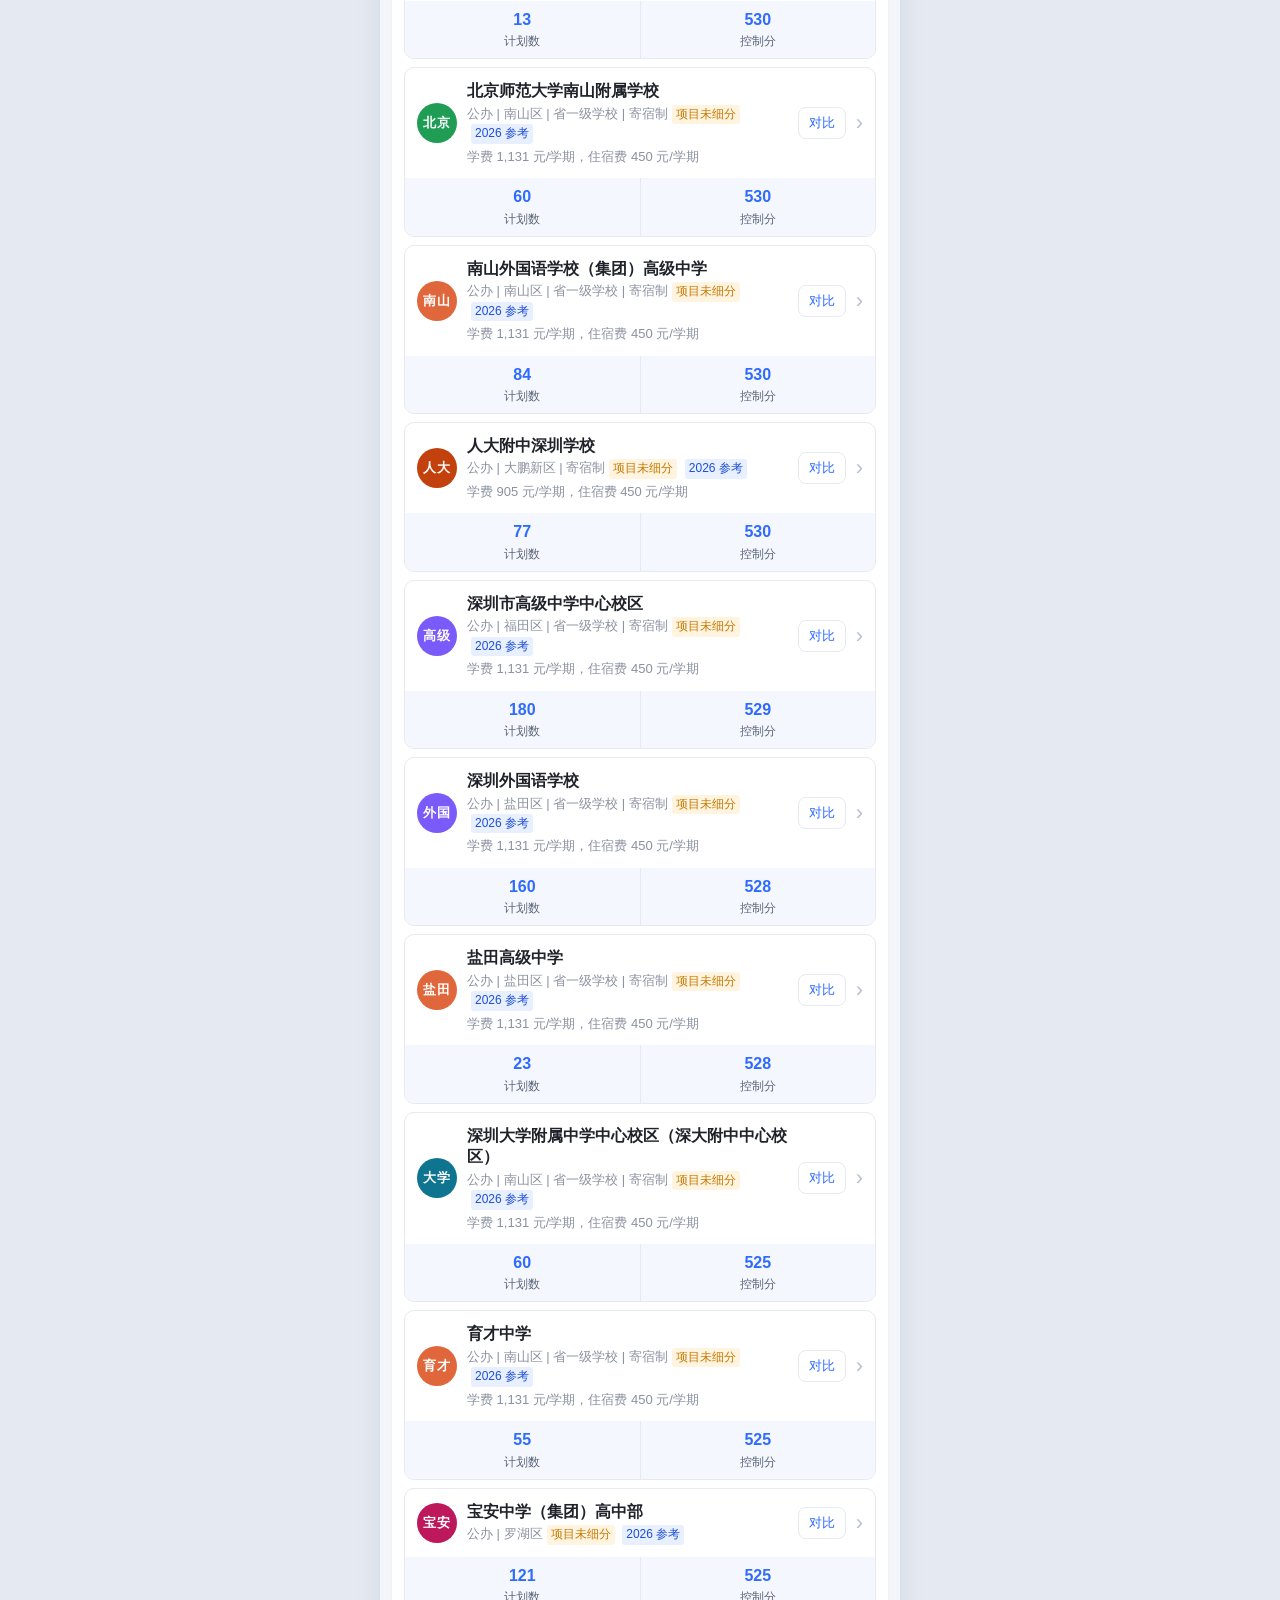
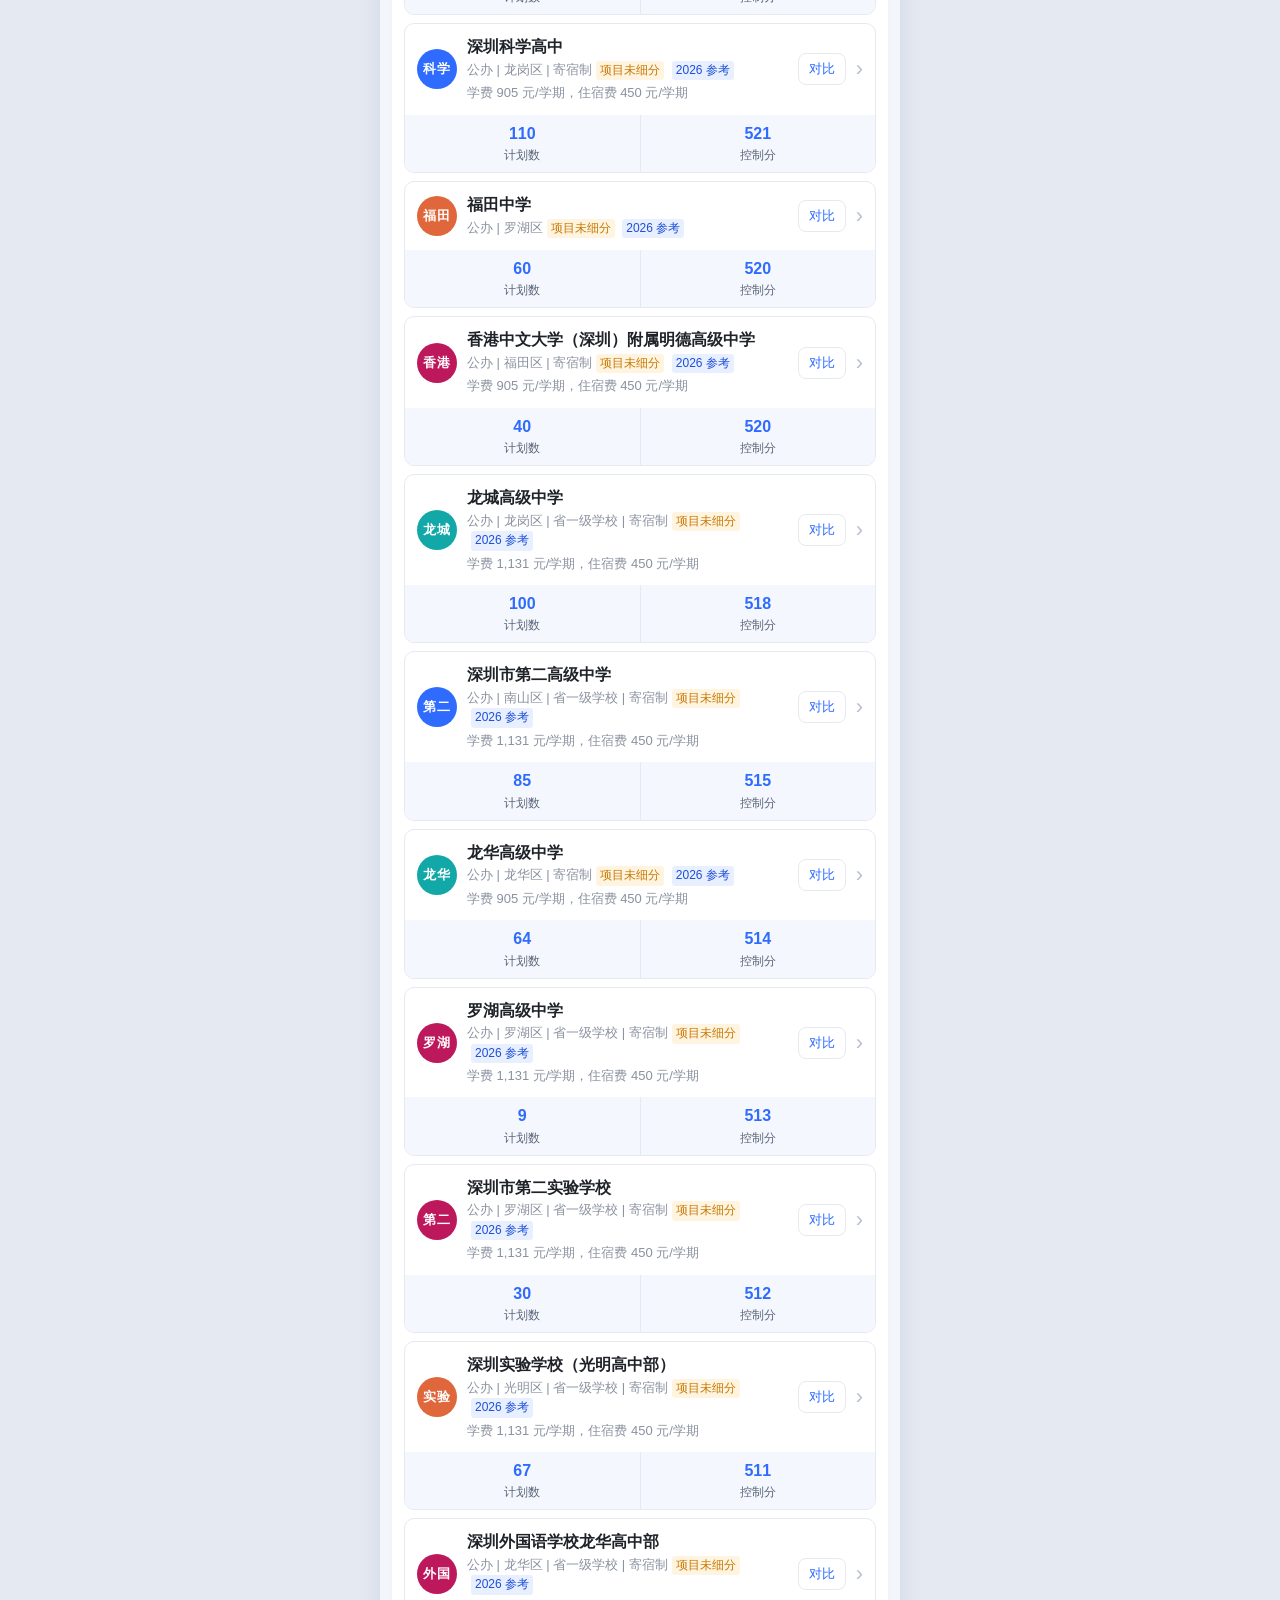
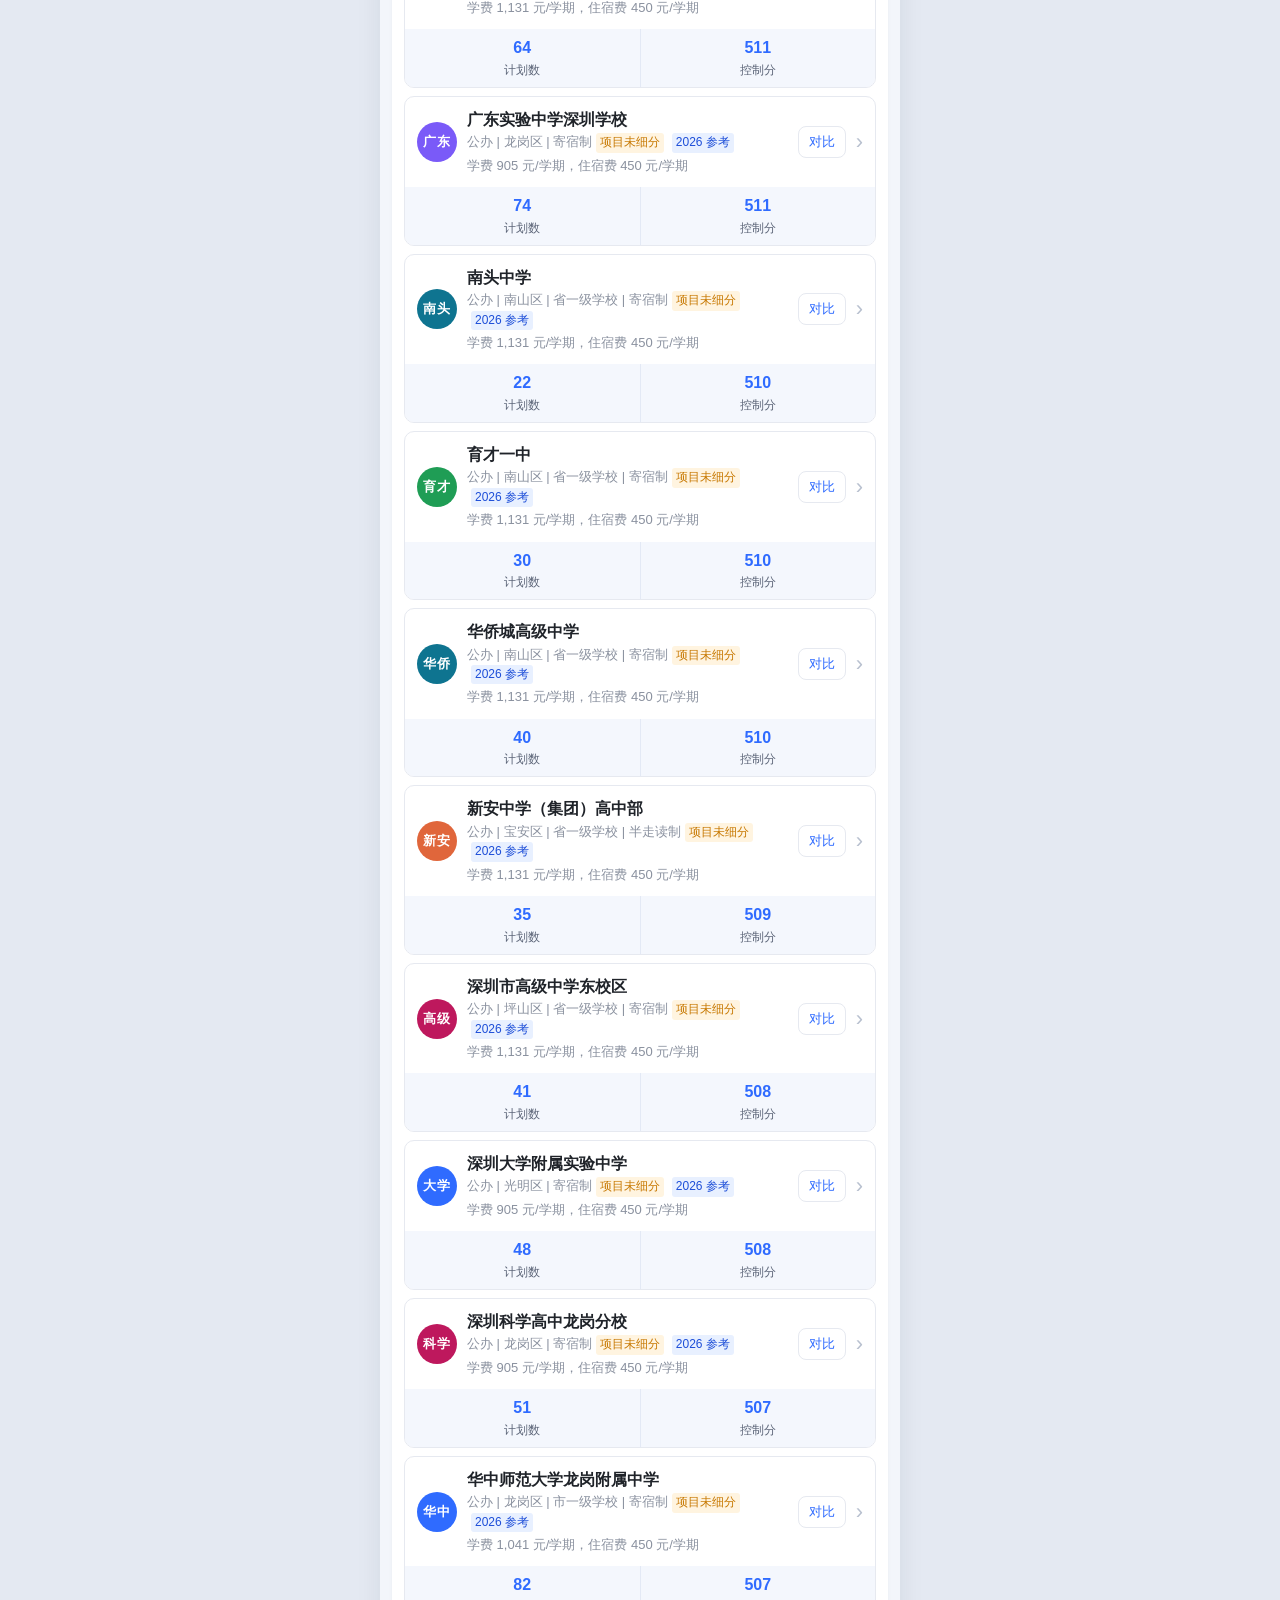
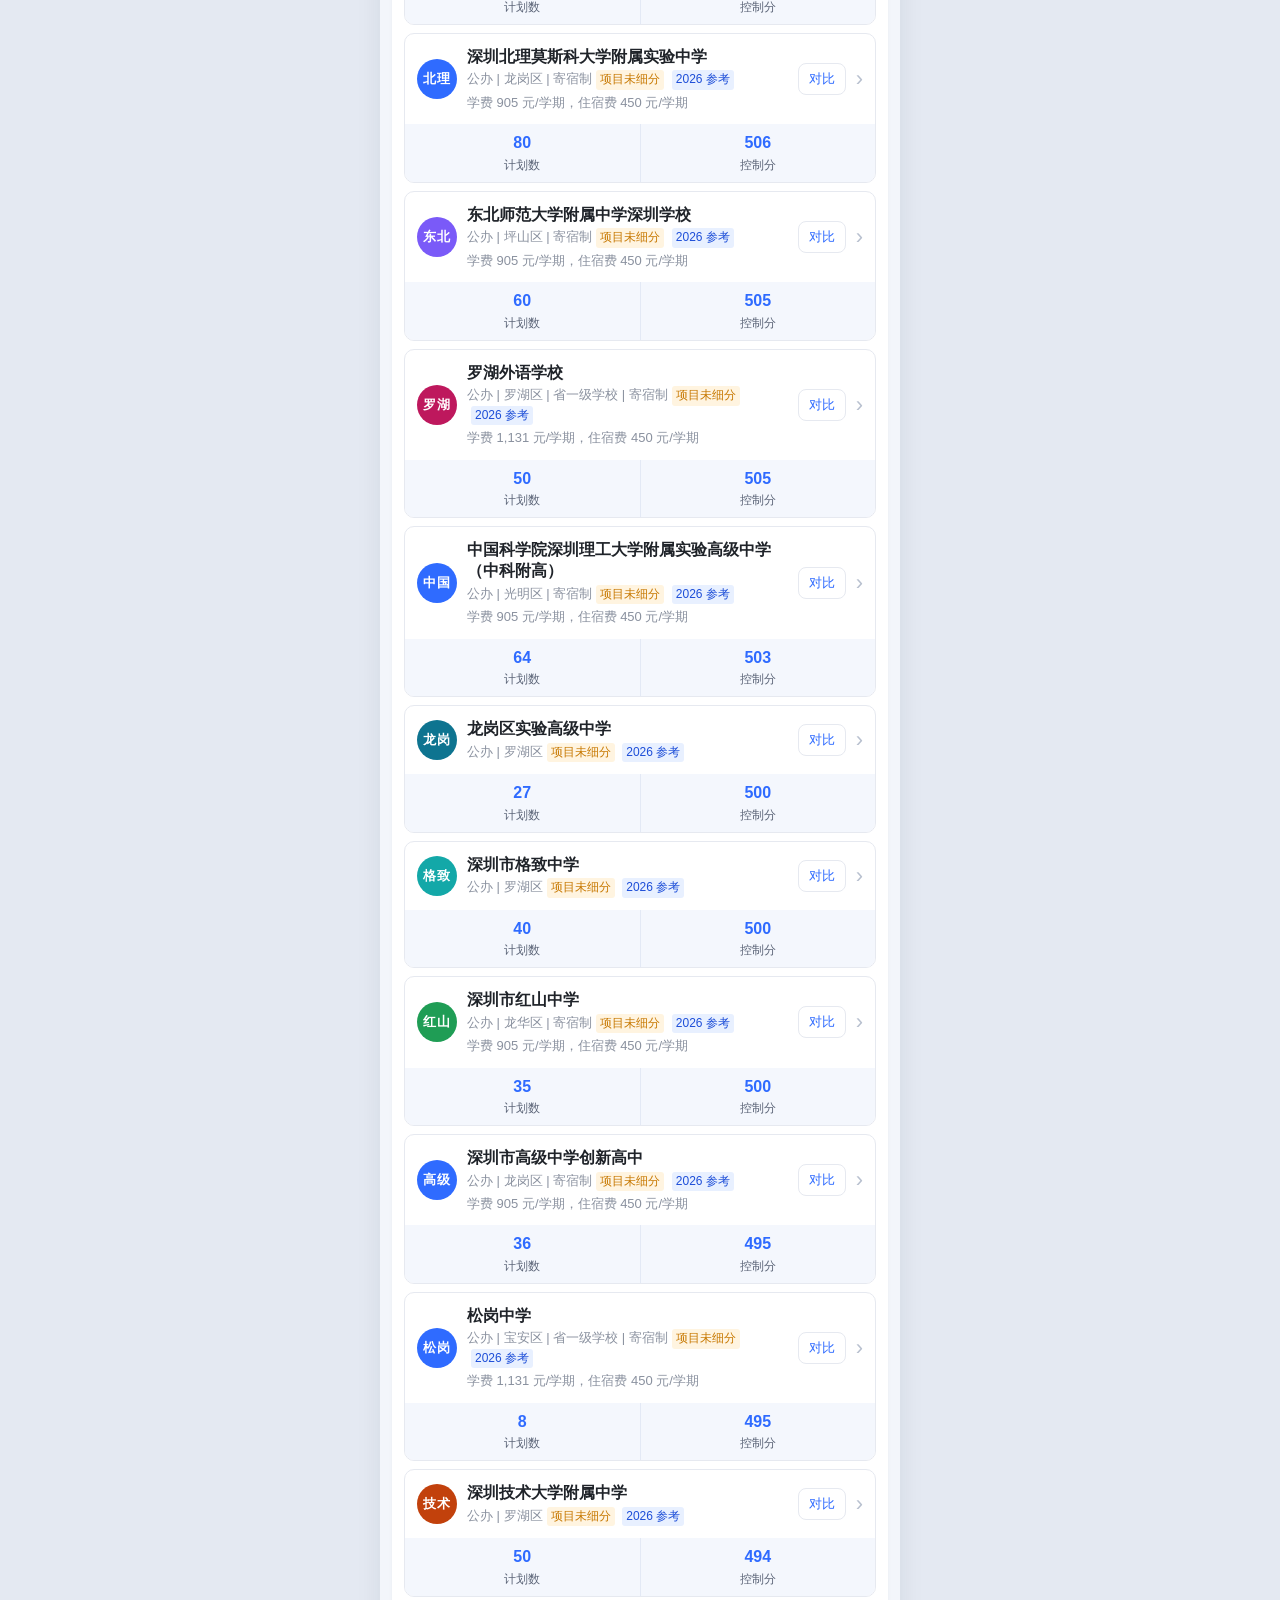
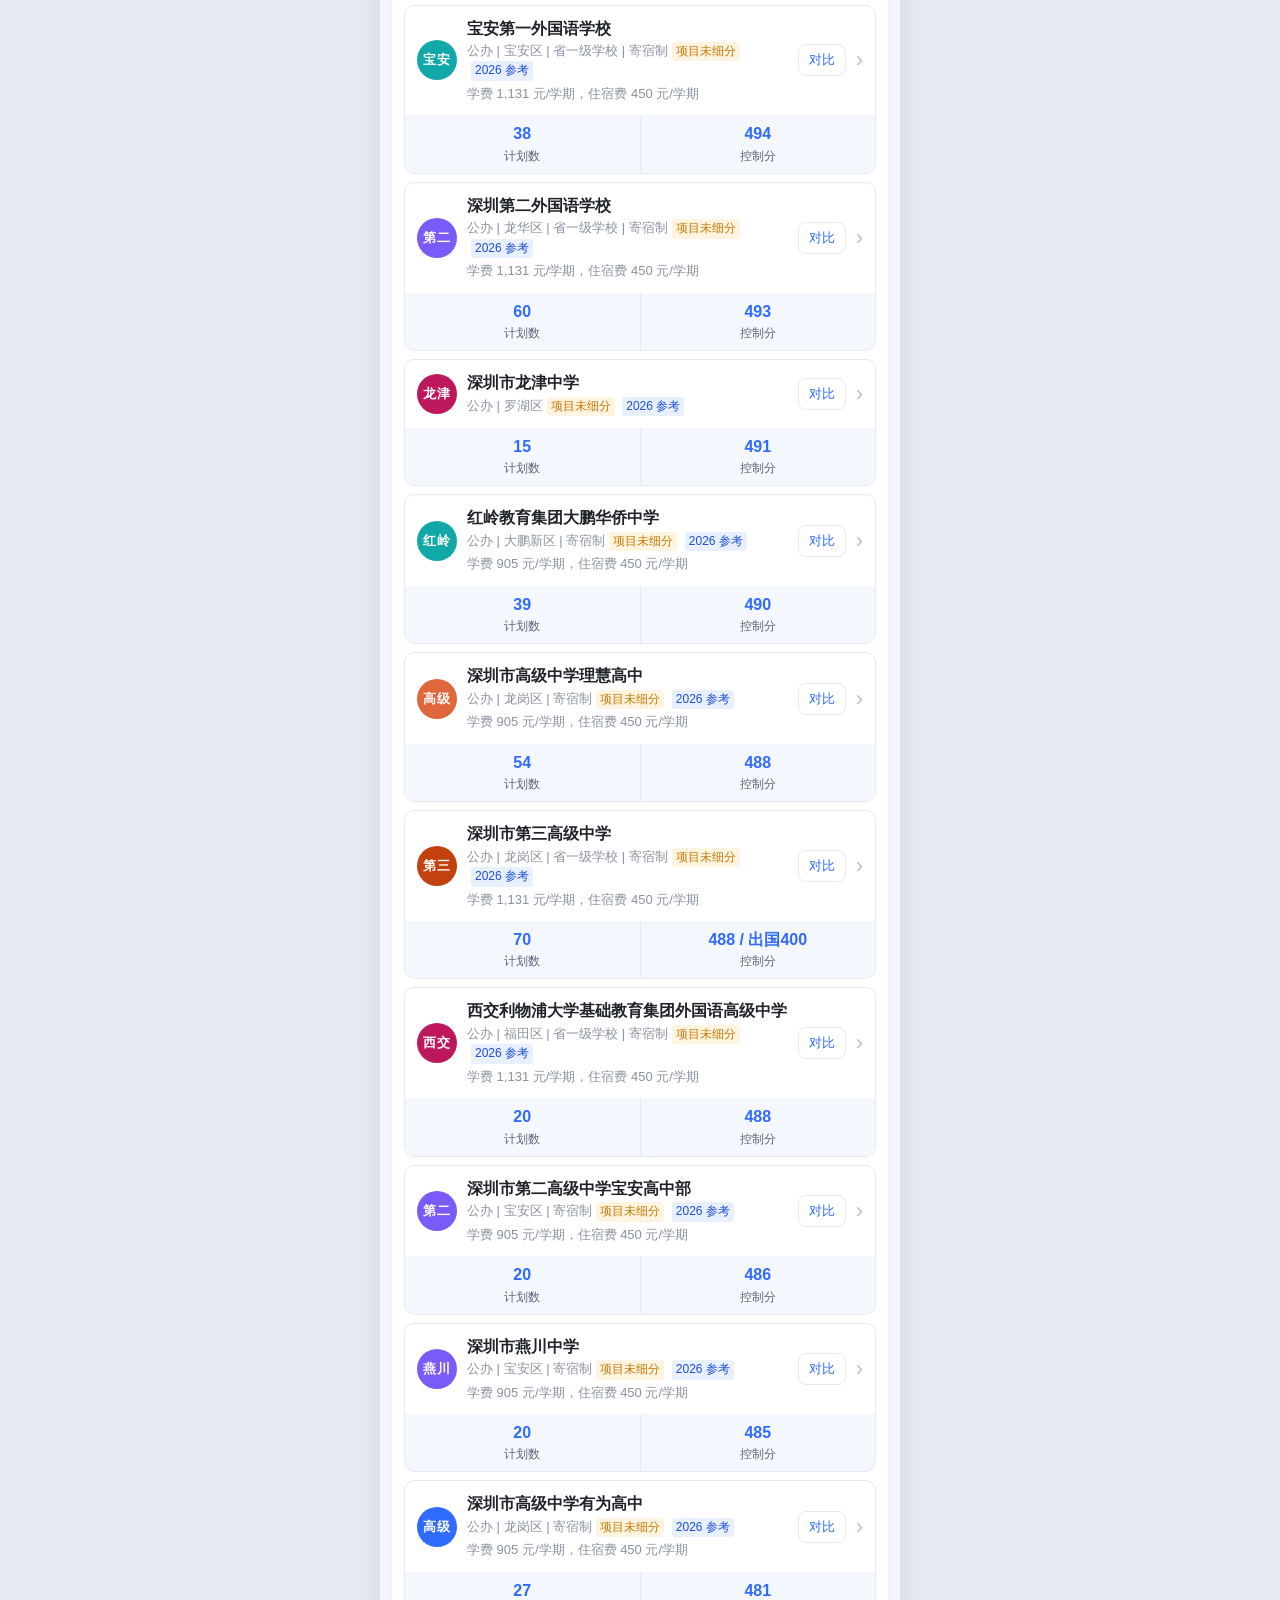
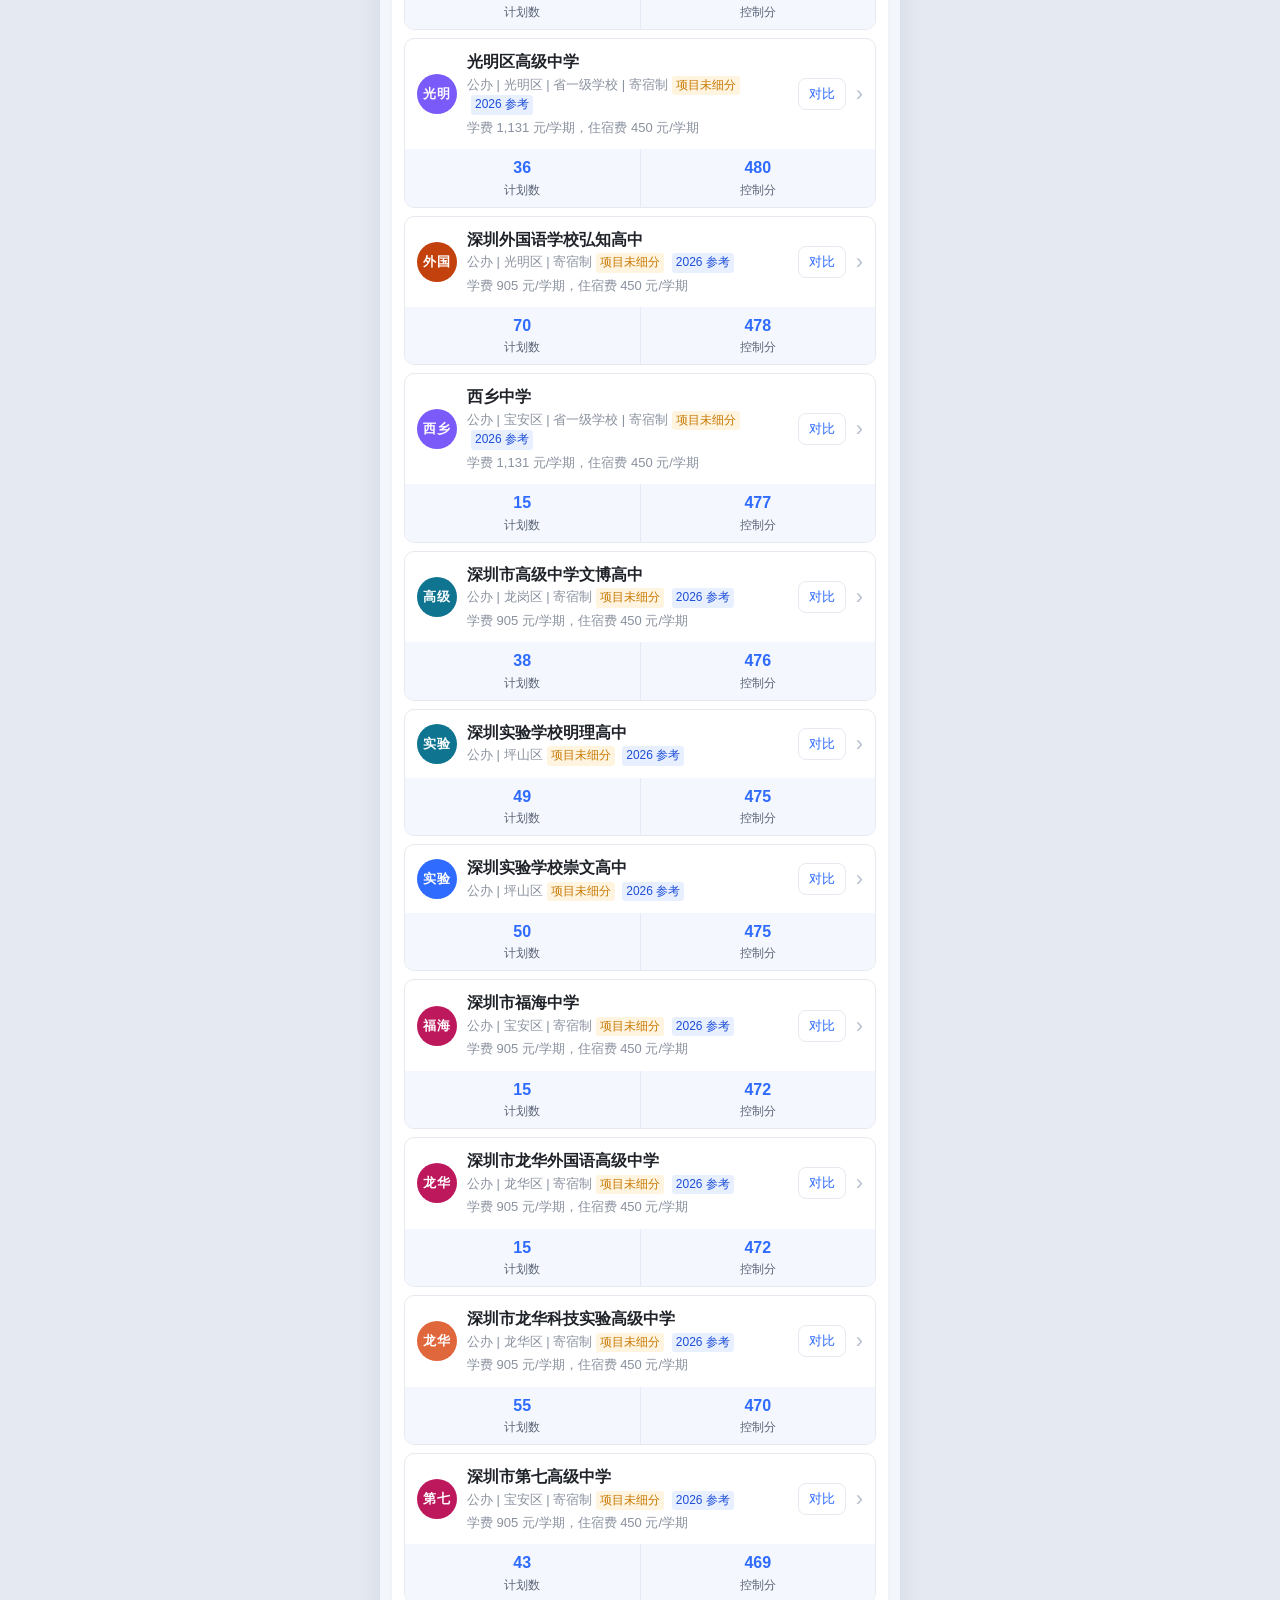
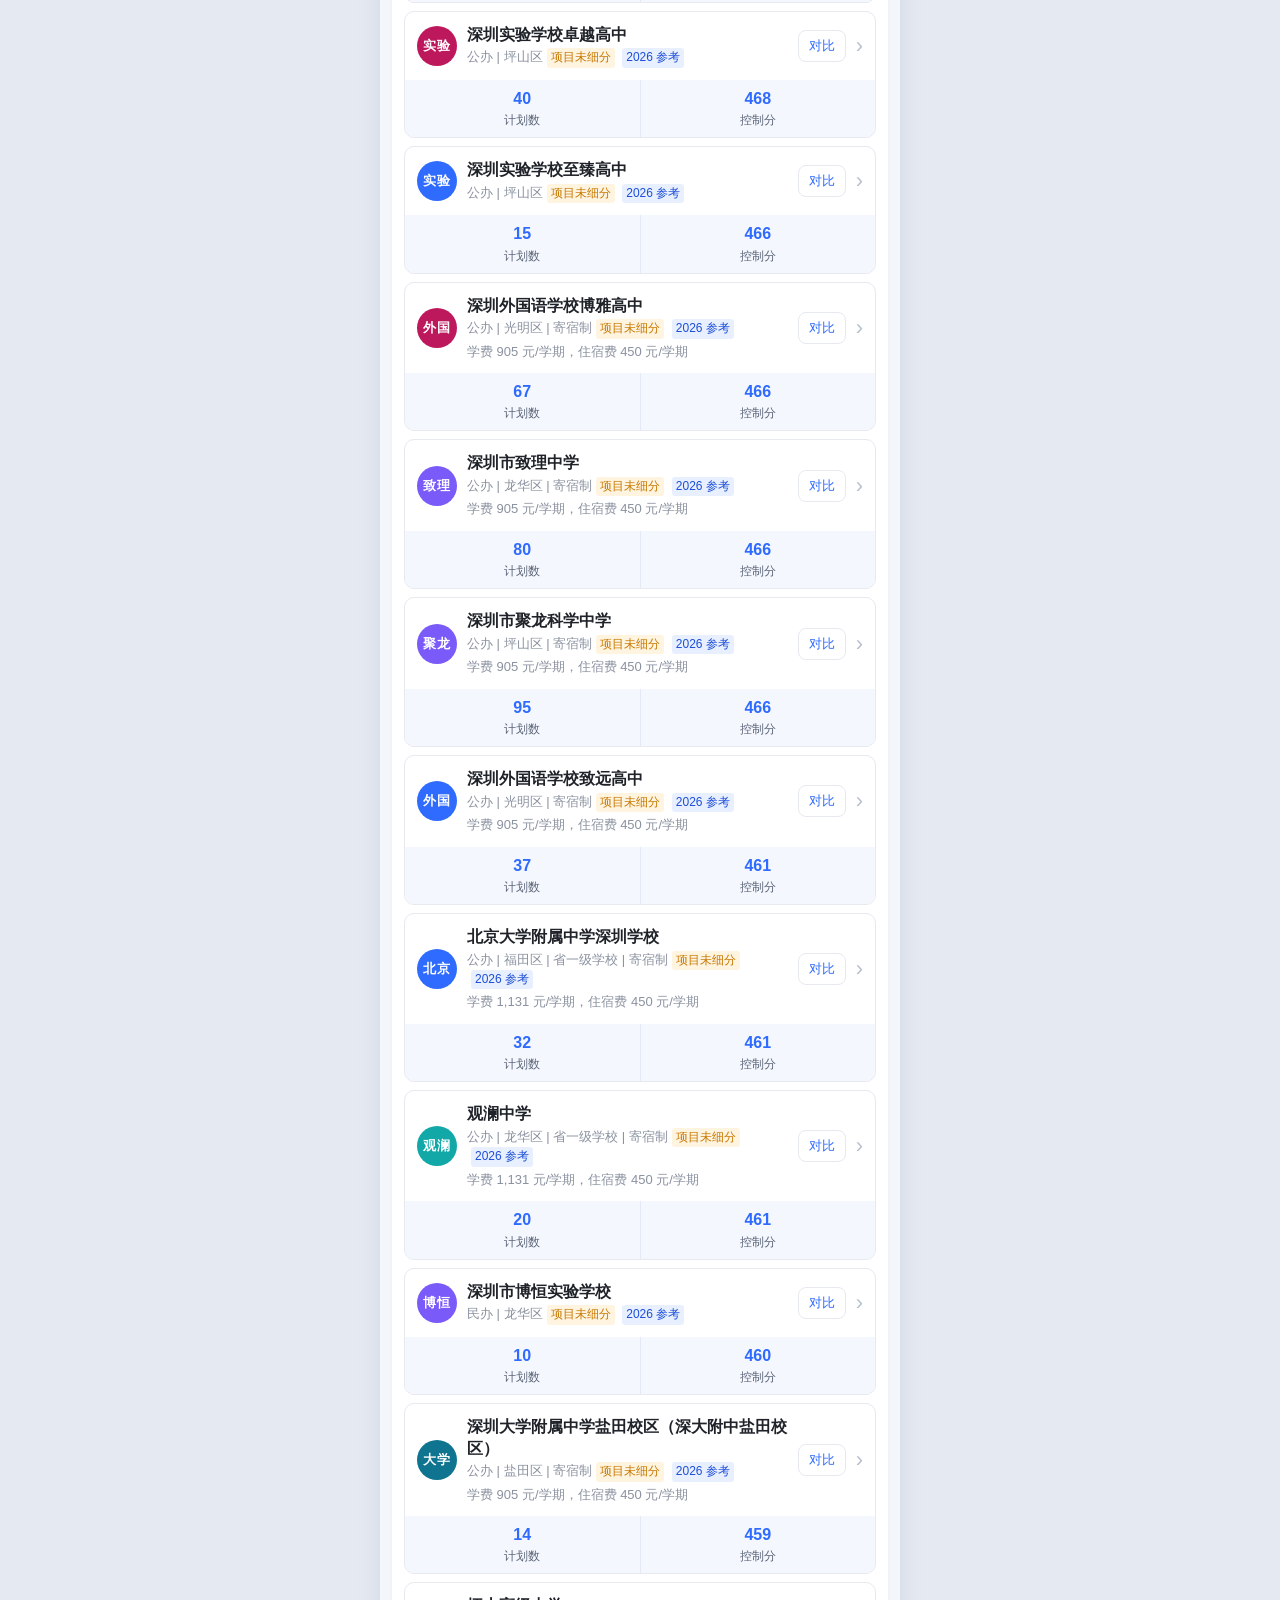
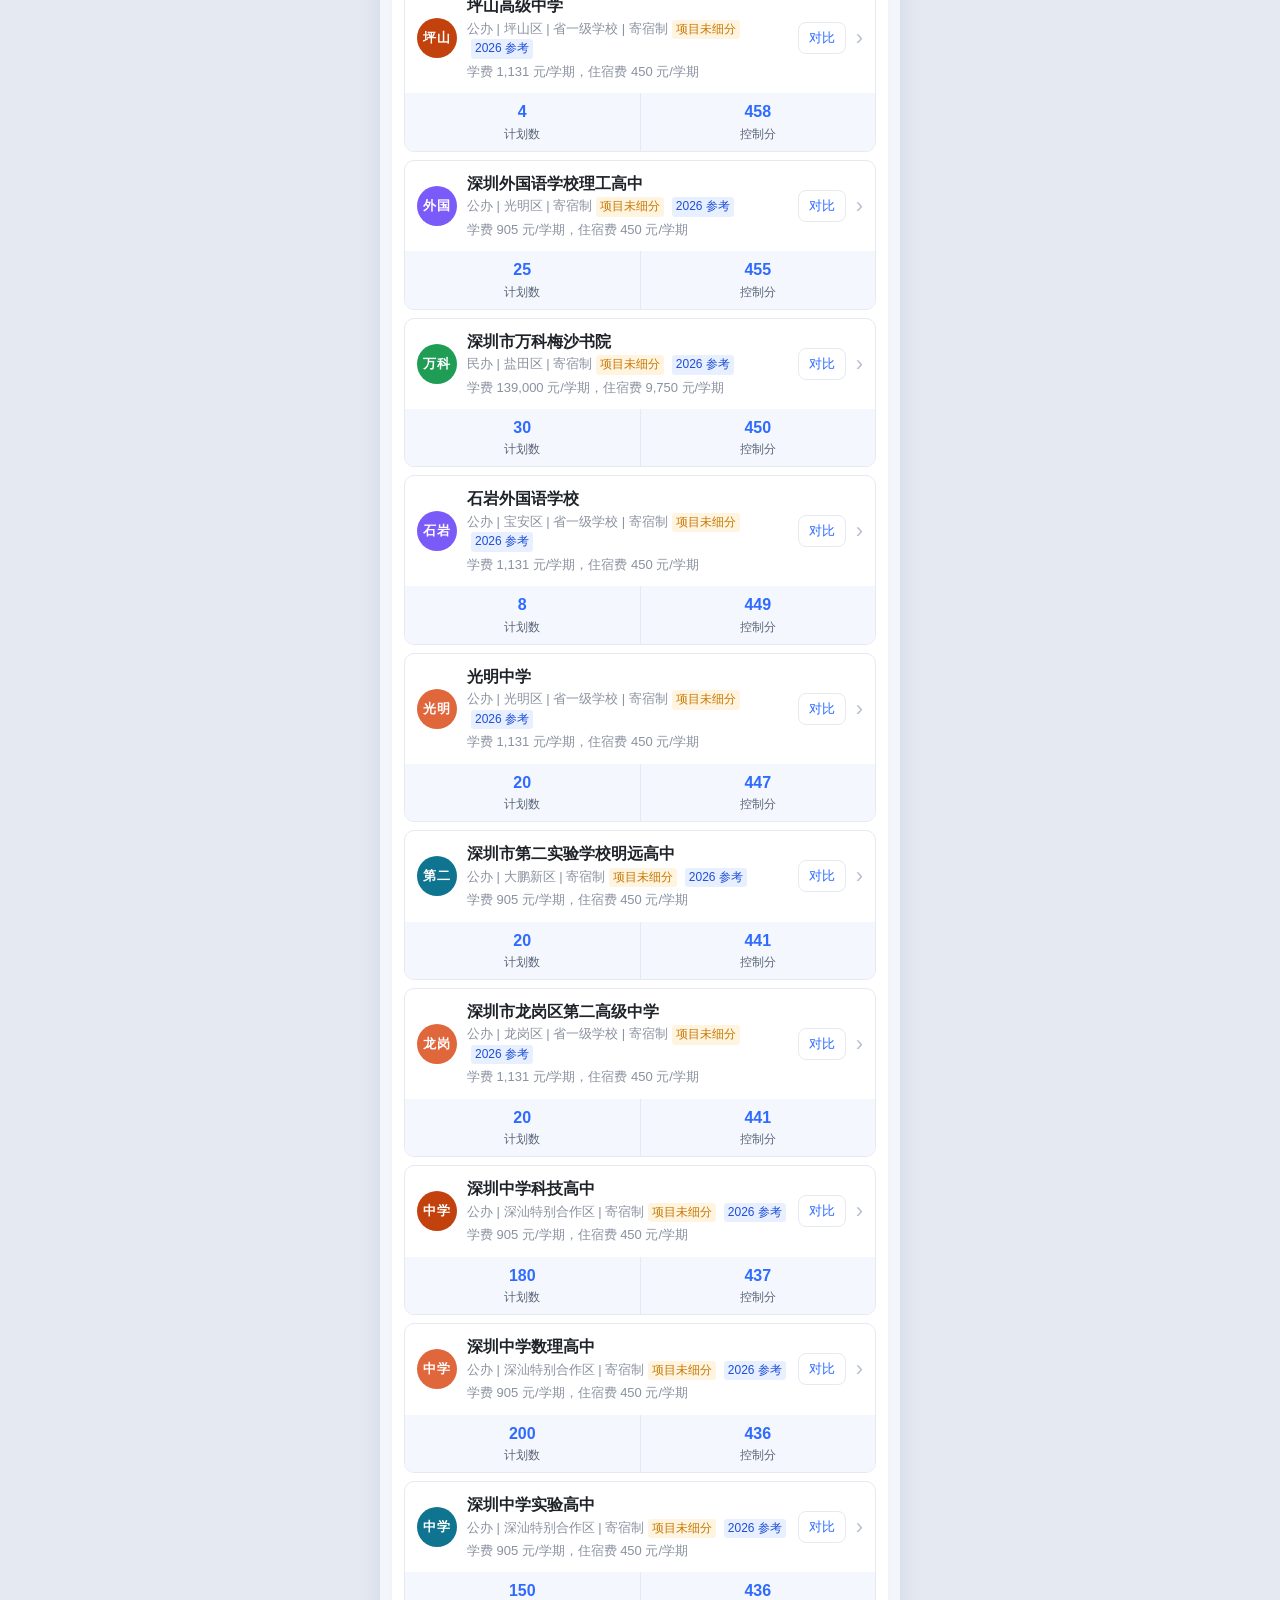
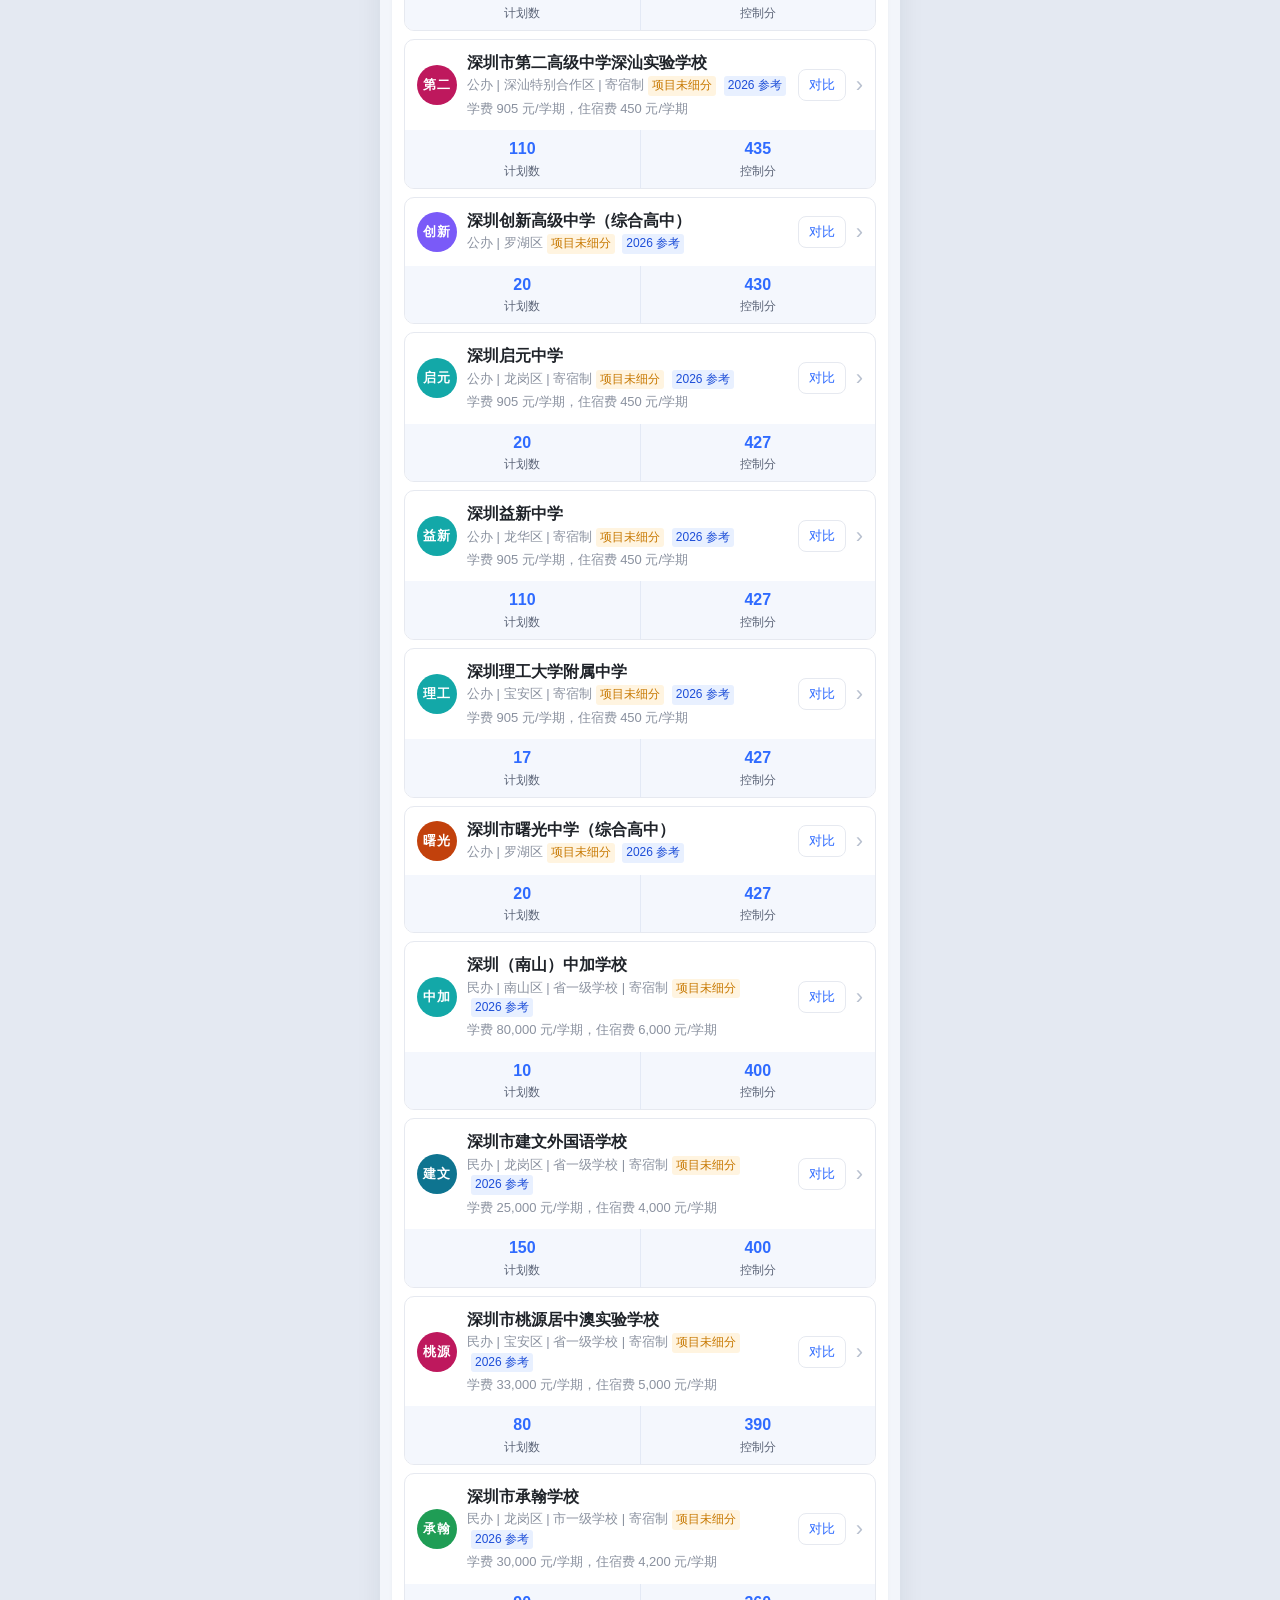
==== commit f7b5d944: "Y27-P1-02" ====
--- a/self-recruitment/index.html
+++ b/self-recruitment/index.html
@@ -244,6 +244,7 @@
 <!--SCORES_FULL-->
 <script src="data/mapping-data.js"></script>
 <script src="data/timeline-data.js"></script>
+<script src="data/timeline-2027-data.js"></script>
 <script src="data/changelog-data.js"></script>
 <script src="js/reco.js"></script>
 <script src="js/app.js"></script>
--- a/self-recruitment/css/style.css
+++ b/self-recruitment/css/style.css
@@ -170,6 +170,8 @@
 .name { font-size: 16px; font-weight: 600; line-height: 1.35; }
 .meta { font-size: 13px; color: var(--sub); margin-top: 3px; line-height: 1.45; }
 .meta .tag { display: inline-block; font-size: 12px; color: #c77800; background: #fff4e0; border-radius: 3px; padding: 1px 4px; margin-left: 4px; }
+.meta .tag.unofficial, .note .tag.unofficial, #footer .tag.unofficial { color: #a61b1b; background: #fde8e8; }
+.meta .tag.verify, .note .tag.verify, #footer .tag.verify { color: #1d4ed8; background: #e8f0ff; }
 .stats { display: flex; background: #f4f7fd; cursor: pointer; }
 .stats div { flex: 1; text-align: center; padding: 8px 2px; }
 .stats div + div { border-left: 1px solid #e3e9f5; }
@@ -240,6 +242,11 @@
 .tl-now { border-left-color: #e39b2b; }
 .tl-future { border-left-color: var(--blue); }
 .tl-open { border-left-color: var(--line); }
+.tl-year-switch { display: flex; flex-wrap: wrap; gap: 8px; margin: 0 0 10px; }
+.tl-year-btn { border: 1px solid var(--line); background: #fff; border-radius: 6px; padding: 6px 12px; font-size: 13px; color: var(--sub); cursor: pointer; }
+.tl-year-btn.active { border-color: var(--blue); color: var(--blue); background: #e8f0ff; }
+.tl-source { margin: 4px 0 0; font-size: 12px; }
+.tl-source a { color: var(--blue); }
 
 .std-table { width: 100%; border-collapse: collapse; font-size: 13px; margin-top: 8px; table-layout: fixed; }
 .std-table th, .std-table td { border: 1px solid var(--line); padding: 8px 2px; text-align: center; word-break: break-all; }
